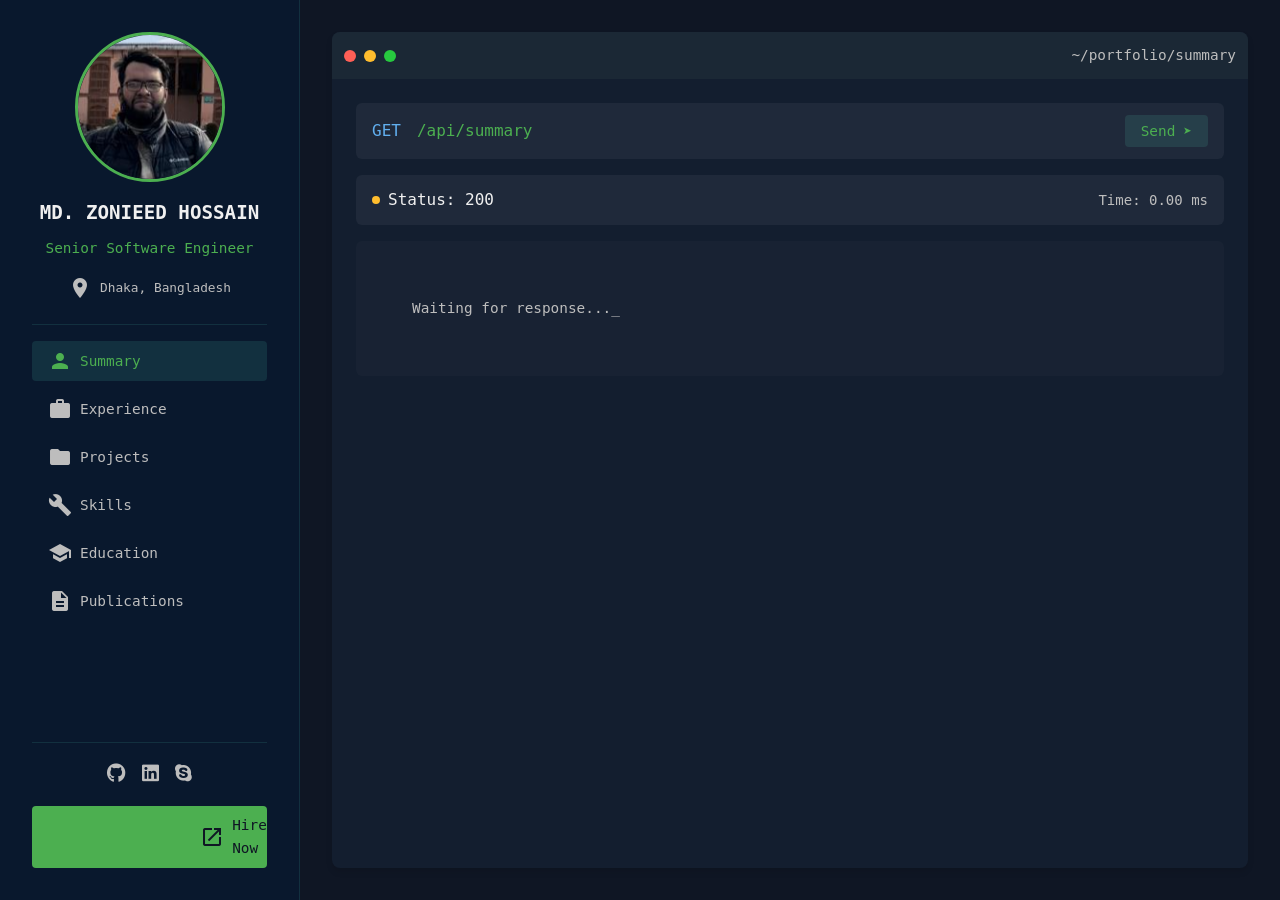
==== templates/index.html @ c419bd97 "portfolio_v.0.01" ====
<!DOCTYPE html>
<html lang="en">
<head>
    <meta charset="UTF-8">
    <meta name="viewport" content="width=device-width, initial-scale=1.0">
    <title>MD. ZONIEED HOSSAIN | Portfolio</title>
    <link rel="stylesheet" href="/static/css/style.css">
    <link href="https://fonts.googleapis.com/css2?family=Source+Code+Pro:wght@400;500;600&display=swap" rel="stylesheet">
    <link href="https://fonts.googleapis.com/icon?family=Material+Icons" rel="stylesheet">
    <link rel="stylesheet" href="https://cdnjs.cloudflare.com/ajax/libs/font-awesome/6.0.0/css/all.min.css">
</head>
<body>
<!-- Navigation Bar -->
<div class="navbar">
    <div class="nav-container">
        <!-- Profile Section -->
        <div class="profile-section">
            <div class="profile-image">
                <img src="/static/image/profile.jpg" alt="MD. ZONIEED HOSSAIN" onerror="this.src='https://via.placeholder.com/150'">
            </div>
            <div class="profile-info">
                <h1>MD. ZONIEED HOSSAIN</h1>
                <p>Senior Software Engineer</p>
                <div class="profile-location">
                    <span class="material-icons">location_on</span>
                    Dhaka, Bangladesh
                </div>
            </div>
        </div>

        <!-- Navigation Menu -->
        <nav class="nav-menu">
            <button class="nav-item active" data-path="/api/summary" data-title="Summary">
                <span class="material-icons">person</span>
                Summary
            </button>
            <button class="nav-item" data-path="/api/experience" data-title="Experience">
                <span class="material-icons">work</span>
                Experience
            </button>
            <button class="nav-item" data-path="/api/projects" data-title="Projects">
                <span class="material-icons">folder</span>
                Projects
            </button>
            <button class="nav-item" data-path="/api/skills" data-title="Skills">
                <span class="material-icons">build</span>
                Skills
            </button>
            <button class="nav-item" data-path="/api/education" data-title="Education">
                <span class="material-icons">school</span>
                Education
            </button>
            <button class="nav-item" data-path="/api/publications" data-title="Publications">
                <span class="material-icons">description</span>
                Publications
            </button>
        </nav>

        <!-- Bottom Actions -->
        <div class="nav-bottom">
            <div class="social-links">
                <a href="https://github.com/zonieedhossain" class="social-link" target="_blank">
                    <i class="fab fa-github"></i>
                </a>
                <a href="https://linkedin.com/in/zonieedhossain" class="social-link" target="_blank">
                    <i class="fab fa-linkedin"></i>
                </a>
                <a href="skype:live:.cid.e726be2ece974cc" class="social-link" target="_blank">
                    <i class="fab fa-skype"></i>
                </a>
            </div>
            <a href="mailto:zonieed.uap@gmail.com" class="hire-btn">
                <span class="material-icons">rocket_launch</span>
                Hire Now
            </a>
        </div>
    </div>
</div>

<!-- Main Content -->
<main class="main-content">
    <div class="terminal">
        <div class="terminal-header">
            <div class="window-controls">
                <button class="window-button close"></button>
                <button class="window-button minimize"></button>
                <button class="window-button maximize"></button>
            </div>
            <div class="terminal-title">~/portfolio</div>
        </div>

        <div class="terminal-content">
            <div class="request-bar">
                <div class="method">GET</div>
                <div class="path" id="current-path">/api/summary</div>
                <button class="send-btn">
                    <span>Send</span>
                    <span class="arrow">➤</span>
                </button>
            </div>

            <div class="response-section">
                <div class="response-header">
                    <div class="status">
                        <span class="status-dot"></span>
                        <span id="status-text">Status: 200</span>
                    </div>
                    <div class="response-time" id="response-time">Time: 0.00 ms</div>
                </div>

                <div class="response-content" id="content">
                    <!-- Content will be loaded here -->
                    <div class="summary-section">
                    </div>
                    <div class="experience-section">
                        <!-- Experience items will be added here -->
                    </div>
                    <div class="projects-section">
                        <!-- Project items will be added here -->
                    </div>
                    <div class="skills-section">
                        <!-- Skills categories will be added here -->
                    </div>
                    <div class="education-section">
                        <!-- Education and certifications will be added here -->
                    </div>
                    <div class="publications-section">
                        <!-- Publication items will be added here -->
                    </div>
                </div>
            </div>
        </div>
    </div>
</main>

<script src="/static/js/main.js"></script>
</body>
</html>
---- static/css/style.css ----
:root {
    --primary: #4CAF50; /* Green */
    --bg-dark: #0F1624; /* Dark Navy Blue */
    --bg-darker: #0A0E16; /* Black */
    --text-primary: #F0F0F0; /* Off-White */
    --text-secondary: #BDBDBD; /* Light Gray */
    --terminal-bg: #131E2F; /* Darker Navy Blue */
    --terminal-header: #1B2835; /* Darker Navy Blue */
    --nav-width: 300px;
}

* {
    margin: 0;
    padding: 0;
    box-sizing: border-box;
}

body {
    font-family: 'Roboto Mono', monospace;
    background: var(--bg-dark);
    color: var(--text-primary);
    min-height: 100vh;
    display: flex;
    line-height: 1.6;  /* Increased line height for better readability */
}
/* Navbar */
.navbar {
    position: fixed;
    top: 0;
    left: 0;
    width: var(--nav-width);
    height: 100vh;
    background: rgba(10, 25, 47, 0.95);
    backdrop-filter: blur(10px);
    z-index: 1000;
    border-right: 1px solid rgba(100, 255, 218, 0.1);
}

.nav-container {
    height: 100%;
    padding: 2rem;
    display: flex;
    flex-direction: column;
    justify-content: space-between;
}

/* Add these styles to your existing CSS */
.profile-section {
    text-align: center;
    padding-bottom: 1rem;
    border-bottom: 1px solid rgba(100, 255, 218, 0.1);
}

.profile-image {
    width: 150px;
    height: 150px;
    margin: 0 auto 1rem;
    border-radius: 50%;
    overflow: hidden;
    border: 3px solid var(--primary);
}

.profile-image img {
    width: 100%;
    height: 100%;
    object-fit: cover;
}

.profile-info h1 {
    font-size: 1.2rem;
    color: var(--text-primary);
    margin-bottom: 0.5rem;
}

.profile-info p {
    font-size: 0.9rem;
    color: var(--primary);
    margin-bottom: 1rem;
}

.profile-location {
    display: flex;
    align-items: center;
    justify-content: center;
    gap: 0.5rem;
    color: var(--text-secondary);
    font-size: 0.8rem;
    margin-bottom: 0.5rem;
}

.profile-contact {
    display: flex;
    flex-direction: column;
    gap: 0.5rem;
    margin-top: 1rem;
}

.profile-contact a {
    display: flex;
    align-items: center;
    gap: 0.5rem;
    color: var(--text-secondary);
    font-size: 0.8rem;
    text-decoration: none;
    transition: color 0.3s ease;
}

.profile-contact a:hover {
    color: var(--primary);
}

.profile-contact .material-icons {
    font-size: 1rem;
}

.nav-menu {
    flex: 1;
    padding: 1rem 0;
}

.nav-bottom {
    padding-top: 1rem;
    border-top: 1px solid rgba(100, 255, 218, 0.1);
}

/* Update responsive styles */
@media (max-width: 768px) {
    .profile-section {
        display: flex;
        align-items: center;
        gap: 1rem;
        padding: 1rem;
        text-align: left;
    }

    .profile-image {
        width: 80px;
        height: 80px;
        margin: 0;
    }

    .profile-location, .profile-contact {
        justify-content: flex-start;
    }

    .nav-menu {
        padding: 1rem 0;
    }

    .nav-bottom {
        display: flex;
        align-items: center;
        justify-content: space-between;
        padding: 1rem 0;
    }
}

@media (max-width: 480px) {
    .profile-section {
        flex-direction: column;
        text-align: center;
    }

    .profile-location, .profile-contact {
        justify-content: center;
    }
}

.logo h1 {
    font-size: 1.2rem;
    color: var(--text-primary);
}

.logo p {
    font-size: 0.8rem;
    color: var(--primary);
}

.nav-menu {
    margin: 0 0;
    display: flex;
    flex-direction: column;
    gap: 0.5rem;
}

.nav-item {
    background: none;
    border: none;
    color: var(--text-secondary);
    padding: 0.5rem 1rem;
    font-family: 'JetBrains Mono', monospace;
    font-size: 0.9rem;
    display: flex;
    align-items: center;
    gap: 0.5rem;
    border-radius: 4px;
    cursor: pointer;
    transition: all 0.3s ease;
    width: 100%;
    text-align: left;
}

.nav-item:hover, .nav-item.active {
    background: rgba(100, 255, 218, 0.1);
    color: var(--primary);
}

.social-links {
    display: flex;
    gap: 1rem;
    justify-content: center;
}

.social-link {
    color: var(--text-secondary);
    font-size: 1.2rem;
    transition: all 0.3s ease;
}

.social-link:hover {
    color: var(--primary);
}

.hire-btn {
    display: flex;
    align-items: center;
    gap: 0.5rem;
    padding: 0.5rem 1rem;
    background: var(--primary);
    color: var(--bg-dark);
    border-radius: 4px;
    font-family: 'JetBrains Mono', monospace;
    font-size: 0.9rem;
    font-weight: 500;
    text-decoration: none;
    transition: all 0.3s ease;
    justify-content: center;
    margin-top: 1rem;
}

.hire-btn:hover {
    transform: translateY(-2px);
    box-shadow: 0 4px 8px rgba(100, 255, 218, 0.2);
}

/* Main Content */
.main-content {
    flex: 1;
    margin-left: var(--nav-width);
    padding: 2rem;
}

/* Terminal */
.terminal {
    background: var(--terminal-bg);
    border-radius: 8px;
    overflow: auto; /* Make the terminal scrollable */
    box-shadow: 0 4px 6px rgba(0, 0, 0, 0.1);
    height: calc(100vh - 4rem);
    display: flex;
    flex-direction: column;
}

.project-item {
    background-color: rgba(255, 255, 255, 0.05);
    padding: 1.5rem;
    border-radius: 6px;
    margin-bottom: 1.5rem;
}

.project-header {
    display: flex;
    justify-content: space-between;
    align-items: center;
    margin-bottom: 1rem;
}

.project-header h3 {
    color: var(--text-primary);
    margin-bottom: 0;
}

.project-links {
    display: flex;
    gap: 1rem;
}

.project-link {
    color: var(--text-secondary);
    text-decoration: none;
    display: flex;
    align-items: center;
    gap: 0.5rem;
    transition: color 0.3s ease;
}

.project-link:hover {
    color: var(--primary);
}

.description {
    color: var(--text-secondary);
    margin-bottom: 1rem;
}

.tech-stack {
    display: flex;
    flex-wrap: wrap;
    gap: 0.5rem;
}

.tech-tag {
    background-color: rgba(100, 255, 218, 0.1);
    color: var(--primary);
    padding: 0.25rem 0.5rem;
    border-radius: 4px;
    font-size: 0.8rem;
    display: flex;
    align-items: center;
}

.terminal-header {
    background: var(--terminal-header);
    padding: 0.75rem;
    display: flex;
    align-items: center;
    justify-content: space-between;
    gap: 1rem;
}

.window-controls {
    display: flex;
    gap: 0.5rem;
}

.window-button {
    width: 12px;
    height: 12px;
    border-radius: 50%;
    border: none;
    cursor: pointer;
}

.window-button.close {
    background-color: #ff5f56;
}

.window-button.minimize {
    background-color: #ffbd2e;
}

.window-button.maximize {
    background-color: #27c93f;
}

.terminal-title {
    color: var(--text-secondary);
    font-size: 0.9rem;
}

.terminal-content {
    flex: 1;
    padding: 1.5rem;
    overflow-y: auto;
}

/* Request Bar */
.request-bar {
    display: flex;
    align-items: center;
    gap: 1rem;
    background: rgba(255, 255, 255, 0.05);
    padding: 0.75rem 1rem;
    border-radius: 6px;
    margin-bottom: 1rem;
}

.method {
    color: #61afef;
    font-weight: 500;
}

.path {
    color: var(--primary);
    flex: 1;
}

.send-btn {
    background: rgba(100, 255, 218, 0.1);
    color: var(--primary);
    border: none;
    padding: 0.5rem 1rem;
    border-radius: 4px;
    font-family: 'JetBrains Mono', monospace;
    font-size: 0.9rem;
    display: flex;
    align-items: center;
    gap: 0.5rem;
    cursor: pointer;
    transition: all 0.3s ease;
}

.send-btn:hover {
    background: rgba(100, 255, 218, 0.2);
}

/* Response Section */
.response-header {
    display: flex;
    justify-content: space-between;
    align-items: center;
    padding: 0.75rem 1rem;
    background: rgba(255, 255, 255, 0.05);
    border-radius: 6px;
    margin-bottom: 1rem;
}

.status {
    display: flex;
    align-items: center;
    gap: 0.5rem;
}

.status-dot {
    width: 8px;
    height: 8px;
    background: #27c93f;
    border-radius: 50%;
}

.response-time {
    color: var(--text-secondary);
    font-size: 0.875rem;
}

.response-content {
    background: rgba(255, 255, 255, 0.02);
    border-radius: 6px;
    padding: 1.5rem;
}

/* Loading state */
.loading {
    padding: 2rem;
    text-align: left;
    color: var(--text-secondary);
}

.loading-text {
    font-family: 'JetBrains Mono', monospace;
    font-size: 0.9rem;
}

.loading-text::after {
    content: '_';
    animation: blink 1s infinite;
}

@keyframes blink {
    50% { opacity: 0; }
}

/* Responsive Design */
@media (max-width: 1024px) {
    :root {
        --nav-width: 250px;
    }
}

@media (max-width: 768px) {
    body {
        flex-direction: column;
    }

    .navbar {
        position: relative;
        width: 100%;
        height: auto;
        border-right: none;
        border-bottom: 1px solid rgba(100, 255, 218, 0.1);
    }

    .nav-container {
        padding: 1rem;
    }

    .nav-menu {
        flex-direction: row;
        overflow-x: auto;
        margin: 1rem 0;
    }

    .nav-menu::-webkit-scrollbar {
        display: none;
    }

    .nav-item {
        white-space: nowrap;
        width: auto;
    }

    .main-content {
        margin-left: 0;
        padding: 1rem;
    }

    .terminal {
        height: calc(100vh - 200px);
    }
}

/* Scrollbar */
::-webkit-scrollbar {
    width: 8px;
}

::-webkit-scrollbar-track {
    background: var(--terminal-bg);
}

::-webkit-scrollbar-thumb {
    background: rgba(100, 255, 218, 0.2);
    border-radius: 4px;
}

::-webkit-scrollbar-thumb:hover {
    background: rgba(100, 255, 218, 0.3);
}

.summary-section {
    margin-bottom: 2rem;
}

.experience-section,
.projects-section,
.skills-section,
.education-section,
.publications-section {
    margin-bottom: 3rem;
}

.experience-item,
.project-item,
.publication-item {
    background-color: rgba(255, 255, 255, 0.05);
    padding: 1.5rem;
    border-radius: 6px;
    margin-bottom: 1.5rem;
}

.experience-item h3,
.project-item h3,
.publication-item h3 {
    color: var(--text-primary);
    margin-bottom: 0.5rem;
}

.experience-item h4,
.project-header h3 {
    color: var(--primary);
    margin-bottom: 0.25rem;
}

.period,
.publisher {
    color: var(--text-secondary);
    margin-bottom: 0.5rem;
}

.description,
.authors {
    color: var(--text-secondary);
    margin-bottom: 1rem;
}

.achievements {
    list-style-type: disc;
    padding-left: 1.5rem;
    color: var(--text-secondary);
    margin-bottom: 1rem;
}

.tech-stack {
    display: flex;
    flex-wrap: wrap;
    gap: 0.5rem;
}

.tech-tag {
    background-color: rgba(100, 255, 218, 0.1);
    color: var(--primary);
    padding: 0.25rem 0.5rem;
    border-radius: 4px;
    font-size: 0.8rem;
}

.project-links {
    display: flex;
    gap: 1rem;
    justify-content: flex-end;
}

.project-link {
    color: var(--text-secondary);
    text-decoration: none;
    transition: color 0.3s ease;
}

.project-link:hover {
    color: var(--primary);
}

.skill-category {
    margin-bottom: 2rem;
}

.skill-category h3 {
    color: var(--text-primary);
    margin-bottom: 1rem;
}

.education-item {
    margin-bottom: 1.5rem;
}

.education-item h3 {
    color: var(--text-primary);
    margin-bottom: 0.5rem;
}

.education-item h4 {
    color: var(--text-secondary);
    margin-bottom: 0.25rem;
}

.gpa {
    color: var(--text-secondary);
}

.certifications h3 {
    color: var(--text-primary);
    margin-bottom: 1rem;
}

.certifications ul {
    list-style-type: disc;
    padding-left: 1.5rem;
    color: var(--text-secondary);
}

.publication-link {
    color: var(--text-secondary);
    text-decoration: none;
    transition: color 0.3s ease;
}

.publication-link:hover {
    color: var(--primary);
}

.summary-section {
    margin-bottom: 2rem;
}

.summary-paragraph {
    margin-bottom: 1rem;
    color: var(--text-secondary);
}
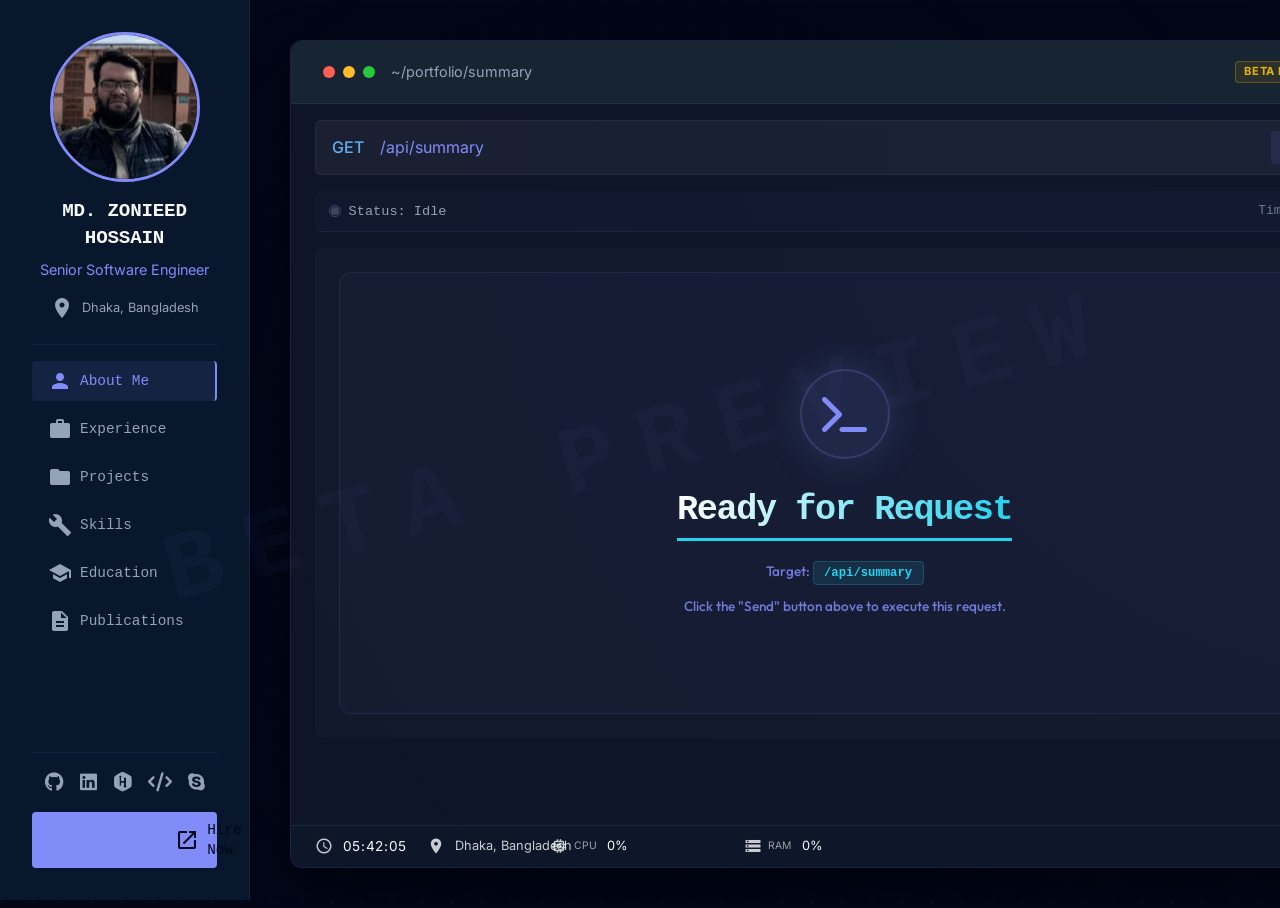
==== commit 593dec76: "Transition to PHP-only architecture and add Beta branding" ====
--- a/templates/index.html
+++ b/templates/index.html
@@ -1,138 +1,276 @@
-<!DOCTYPE html>
-<html lang="en">
-<head>
-    <meta charset="UTF-8">
-    <meta name="viewport" content="width=device-width, initial-scale=1.0">
-    <title>MD. ZONIEED HOSSAIN | Portfolio</title>
-    <link rel="stylesheet" href="/static/css/style.css">
-    <link href="https://fonts.googleapis.com/css2?family=Source+Code+Pro:wght@400;500;600&display=swap" rel="stylesheet">
-    <link href="https://fonts.googleapis.com/icon?family=Material+Icons" rel="stylesheet">
-    <link rel="stylesheet" href="https://cdnjs.cloudflare.com/ajax/libs/font-awesome/6.0.0/css/all.min.css">
-</head>
-<body>
-<!-- Navigation Bar -->
-<div class="navbar">
-    <div class="nav-container">
-        <!-- Profile Section -->
-        <div class="profile-section">
-            <div class="profile-image">
-                <img src="/static/image/profile.jpg" alt="MD. ZONIEED HOSSAIN" onerror="this.src='https://via.placeholder.com/150'">
-            </div>
-            <div class="profile-info">
-                <h1>MD. ZONIEED HOSSAIN</h1>
-                <p>Senior Software Engineer</p>
-                <div class="profile-location">
-                    <span class="material-icons">location_on</span>
-                    Dhaka, Bangladesh
-                </div>
-            </div>
-        </div>
-
-        <!-- Navigation Menu -->
-        <nav class="nav-menu">
-            <button class="nav-item active" data-path="/api/summary" data-title="Summary">
-                <span class="material-icons">person</span>
-                Summary
-            </button>
-            <button class="nav-item" data-path="/api/experience" data-title="Experience">
-                <span class="material-icons">work</span>
-                Experience
-            </button>
-            <button class="nav-item" data-path="/api/projects" data-title="Projects">
-                <span class="material-icons">folder</span>
-                Projects
-            </button>
-            <button class="nav-item" data-path="/api/skills" data-title="Skills">
-                <span class="material-icons">build</span>
-                Skills
-            </button>
-            <button class="nav-item" data-path="/api/education" data-title="Education">
-                <span class="material-icons">school</span>
-                Education
-            </button>
-            <button class="nav-item" data-path="/api/publications" data-title="Publications">
-                <span class="material-icons">description</span>
-                Publications
-            </button>
-        </nav>
-
-        <!-- Bottom Actions -->
-        <div class="nav-bottom">
-            <div class="social-links">
-                <a href="https://github.com/zonieedhossain" class="social-link" target="_blank">
-                    <i class="fab fa-github"></i>
-                </a>
-                <a href="https://linkedin.com/in/zonieedhossain" class="social-link" target="_blank">
-                    <i class="fab fa-linkedin"></i>
-                </a>
-                <a href="skype:live:.cid.e726be2ece974cc" class="social-link" target="_blank">
-                    <i class="fab fa-skype"></i>
-                </a>
-            </div>
-            <a href="mailto:zonieed.uap@gmail.com" class="hire-btn">
-                <span class="material-icons">rocket_launch</span>
-                Hire Now
-            </a>
-        </div>
-    </div>
-</div>
-
-<!-- Main Content -->
-<main class="main-content">
-    <div class="terminal">
-        <div class="terminal-header">
-            <div class="window-controls">
-                <button class="window-button close"></button>
-                <button class="window-button minimize"></button>
-                <button class="window-button maximize"></button>
-            </div>
-            <div class="terminal-title">~/portfolio</div>
-        </div>
-
-        <div class="terminal-content">
-            <div class="request-bar">
-                <div class="method">GET</div>
-                <div class="path" id="current-path">/api/summary</div>
-                <button class="send-btn">
-                    <span>Send</span>
-                    <span class="arrow">➤</span>
-                </button>
-            </div>
-
-            <div class="response-section">
-                <div class="response-header">
-                    <div class="status">
-                        <span class="status-dot"></span>
-                        <span id="status-text">Status: 200</span>
-                    </div>
-                    <div class="response-time" id="response-time">Time: 0.00 ms</div>
-                </div>
-
-                <div class="response-content" id="content">
-                    <!-- Content will be loaded here -->
-                    <div class="summary-section">
-                    </div>
-                    <div class="experience-section">
-                        <!-- Experience items will be added here -->
-                    </div>
-                    <div class="projects-section">
-                        <!-- Project items will be added here -->
-                    </div>
-                    <div class="skills-section">
-                        <!-- Skills categories will be added here -->
-                    </div>
-                    <div class="education-section">
-                        <!-- Education and certifications will be added here -->
-                    </div>
-                    <div class="publications-section">
-                        <!-- Publication items will be added here -->
-                    </div>
-                </div>
-            </div>
-        </div>
-    </div>
-</main>
-
-<script src="/static/js/main.js"></script>
-</body>
+<!DOCTYPE html>
+<html lang="en">
+
+<head>
+    <meta charset="UTF-8">
+    <meta name="viewport" content="width=device-width, initial-scale=1.0">
+    <title>MD. ZONIEED HOSSAIN | Portfolio [BETA]</title>
+
+    <!-- SEO Meta Tags -->
+    <meta name="description"
+        content="Senior Backend Engineer with 6+ years building enterprise ERP, logistics and EdTech platforms. Specialized in Golang, event-driven systems, microservices, Kafka, gRPC and DDD.">
+    <meta name="keywords"
+        content="Golang Developer, Backend Engineer, Microservices Architecture, Kafka, gRPC, PostgreSQL, Docker, Kubernetes, Event-Driven Systems, DDD, Enterprise Software, ERP Development, EdTech, Logistics Systems, Senior Software Engineer, Bangladesh, Dhaka">
+    <meta name="author" content="MD. ZONIEED HOSSAIN">
+    <meta name="robots" content="index, follow">
+
+    <!-- Open Graph Meta Tags -->
+    <meta property="og:title" content="MD. ZONIEED HOSSAIN | Senior Golang Backend Engineer">
+    <meta property="og:description"
+        content="Senior Backend Engineer specializing in Golang, microservices, and event-driven systems with 6+ years of experience.">
+    <meta property="og:type" content="website">
+    <meta property="og:url" content="https://yourwebsite.com">
+    <meta property="og:image" content="https://yourwebsite.com/static/image/profile.jpg">
+
+    <!-- Twitter Card Meta Tags -->
+    <meta name="twitter:card" content="summary_large_image">
+    <meta name="twitter:title" content="MD. ZONIEED HOSSAIN | Senior Golang Backend Engineer">
+    <meta name="twitter:description"
+        content="Senior Backend Engineer specializing in Golang, microservices, and event-driven systems.">
+    <meta name="twitter:image" content="https://yourwebsite.com/static/image/profile.jpg">
+
+    <link rel="stylesheet" href="/static/css/style.css">
+    <link
+        href="https://fonts.googleapis.com/css2?family=Outfit:wght@300;400;500;600;700&family=Inter:wght@300;400;500;600&family=Source+Code+Pro:wght@400;500;600&display=swap"
+        rel="stylesheet">
+    <link href="https://fonts.googleapis.com/icon?family=Material+Icons" rel="stylesheet">
+    <link rel="stylesheet" href="https://cdnjs.cloudflare.com/ajax/libs/font-awesome/6.0.0/css/all.min.css">
+</head>
+
+<body>
+    <!-- Navigation Bar -->
+    <div class="navbar">
+        <div class="nav-container">
+            <!-- Profile Section -->
+            <div class="profile-section">
+                <div class="profile-image">
+                    <img src="/static/image/profile.jpg" alt="MD. ZONIEED HOSSAIN"
+                        onerror="this.src='https://via.placeholder.com/150'">
+                </div>
+                <div class="profile-info">
+                    <h1>MD. ZONIEED HOSSAIN</h1>
+                    <p>Senior Software Engineer</p>
+                    <div class="profile-location">
+                        <span class="material-icons">location_on</span>
+                        Dhaka, Bangladesh
+                    </div>
+                </div>
+            </div>
+
+            <!-- Navigation Menu -->
+            <nav class="nav-menu">
+                <button class="nav-item active" data-path="/api/summary" data-title="About Me">
+                    <span class="material-icons">person</span>
+                    About Me
+                </button>
+                <button class="nav-item" data-path="/api/experience" data-title="Experience">
+                    <span class="material-icons">work</span>
+                    Experience
+                </button>
+                <button class="nav-item" data-path="/api/projects" data-title="Projects">
+                    <span class="material-icons">folder</span>
+                    Projects
+                </button>
+                <button class="nav-item" data-path="/api/skills" data-title="Skills">
+                    <span class="material-icons">build</span>
+                    Skills
+                </button>
+                <button class="nav-item" data-path="/api/education" data-title="Education">
+                    <span class="material-icons">school</span>
+                    Education
+                </button>
+                <button class="nav-item" data-path="/api/publications" data-title="Publications">
+                    <span class="material-icons">description</span>
+                    Publications
+                </button>
+            </nav>
+
+            <!-- Bottom Actions -->
+            <div class="nav-bottom">
+                <div class="social-links">
+                    <a href="https://github.com/zonieedhossain" class="social-link" target="_blank" title="GitHub">
+                        <i class="fab fa-github"></i>
+                    </a>
+                    <a href="https://linkedin.com/in/zonieedhossain" class="social-link" target="_blank"
+                        title="LinkedIn">
+                        <i class="fab fa-linkedin"></i>
+                    </a>
+                    <a href="https://www.hackerrank.com/profile/zonieed_uap" class="social-link" target="_blank"
+                        title="HackerRank">
+                        <i class="fab fa-hackerrank"></i>
+                    </a>
+                    <a href="https://leetcode.com/u/zonieedhossain/" class="social-link" target="_blank"
+                        title="LeetCode">
+                        <i class="fas fa-code"></i>
+                    </a>
+                    <a href="skype:live:.cid.e726be2ece974cc" class="social-link" target="_blank" title="Skype">
+                        <i class="fab fa-skype"></i>
+                    </a>
+                </div>
+                <a href="mailto:zonieed.uap@gmail.com" class="hire-btn">
+                    <span class="material-icons">rocket_launch</span>
+                    Hire Now
+                </a>
+            </div>
+        </div>
+    </div>
+
+    <!-- Main Content -->
+    <main class="main-content">
+        <div class="terminal">
+            <div class="terminal-header">
+                <div class="window-controls">
+                    <button class="window-button close"></button>
+                    <button class="window-button minimize"></button>
+                    <button class="window-button maximize"></button>
+                </div>
+                <div class="terminal-title">~/portfolio</div>
+                <div class="beta-badge">BETA PREVIEW</div>
+            </div>
+
+            <div class="terminal-content">
+                <div class="request-bar">
+                    <div class="method">GET</div>
+                    <div class="path" id="current-path">/api/summary</div>
+                    <button class="send-btn">
+                        <span>Send</span>
+                        <span class="arrow">➤</span>
+                    </button>
+                </div>
+
+                <div class="response-section">
+                    <div class="response-header">
+                        <div class="status">
+                            <span class="status-dot"></span>
+                            <span id="status-text">Status: 200</span>
+                        </div>
+                        <div class="response-time" id="response-time">Time: 0.00 ms</div>
+                    </div>
+
+                    <div class="response-content" id="content">
+                        <!-- Content will be loaded here -->
+                        <div class="summary-section">
+                        </div>
+                        <div class="experience-section">
+                            <!-- Experience items will be added here -->
+                        </div>
+                        <div class="projects-section">
+                            <!-- Project items will be added here -->
+                        </div>
+                        <div class="skills-section">
+                            <!-- Skills categories will be added here -->
+                        </div>
+                        <div class="education-section">
+                            <!-- Education and certifications will be added here -->
+                        </div>
+                        <div class="publications-section">
+                            <!-- Publication items will be added here -->
+                        </div>
+                    </div>
+                </div>
+            </div>
+
+            <!-- Integrated Semantic Footer Section -->
+            <footer class="system-info-panel">
+                <div class="system-info-row">
+                    <div class="info-item time-date">
+                        <span class="material-icons">schedule</span>
+                        <div class="info-content">
+                            <div class="current-time" id="current-time">--:--:--</div>
+                            <div class="current-date" id="current-date">Loading...</div>
+                        </div>
+                    </div>
+                    <div class="info-item location-info">
+                        <span class="material-icons">location_on</span>
+                        <div class="info-content">
+                            <div class="location-text" id="location-text">Dhaka, Bangladesh</div>
+                            <div class="last-fetch" id="last-fetch">Last sync: Never</div>
+                        </div>
+                    </div>
+                </div>
+
+                <div class="system-info-row stats-row">
+                    <div class="stat-item cpu-stat">
+                        <div class="stat-header">
+                            <span class="material-icons">memory</span>
+                            <span class="stat-label">CPU</span>
+                            <span class="stat-value" id="cpu-value">0%</span>
+                        </div>
+                        <div class="stat-bar">
+                            <div class="stat-fill cpu-fill" id="cpu-fill" style="width: 0%"></div>
+                        </div>
+                    </div>
+
+                    <div class="stat-item ram-stat">
+                        <div class="stat-header">
+                            <span class="material-icons">storage</span>
+                            <span class="stat-label">RAM</span>
+                            <span class="stat-value" id="ram-value">0%</span>
+                        </div>
+                        <div class="stat-bar">
+                            <div class="stat-fill ram-fill" id="ram-fill" style="width: 0%"></div>
+                        </div>
+                    </div>
+
+                    <div class="stat-item network-stat">
+                        <div class="stat-header">
+                            <span class="material-icons">signal_cellular_alt</span>
+                            <span class="stat-label">Network</span>
+                            <span class="stat-value" id="network-quality">--</span>
+                        </div>
+                        <div class="network-quality-text" id="network-quality-text">Waiting for request...</div>
+                    </div>
+                </div>
+
+                <div class="footer-bottom">
+                    <p>&copy; 2026 MD. ZONIEED HOSSAIN | Senior Golang Backend Engineer</p>
+                </div>
+            </footer>
+        </div>
+    </main>
+
+    <div class="beta-watermark">BETA PREVIEW</div>
+    <script src="/static/js/main.js"></script>
+
+    <!-- Schema.org Structured Data for SEO -->
+    <script type="application/ld+json">
+{
+  "@context": "https://schema.org",
+  "@type": "Person",
+  "name": "MD. ZONIEED HOSSAIN",
+  "jobTitle": "Senior Software Engineer",
+  "description": "Senior Backend Engineer with 6+ years building enterprise ERP, logistics and EdTech platforms. Specialized in Golang, event-driven systems and microservices.",
+  "url": "https://yourwebsite.com",
+  "email": "zonieed.uap@gmail.com",
+  "telephone": "+880-1903674769",
+  "address": {
+    "@type": "PostalAddress",
+    "addressLocality": "Dhaka",
+    "addressCountry": "Bangladesh"
+  },
+  "sameAs": [
+    "https://github.com/zonieedhossain",
+    "https://linkedin.com/in/zonieedhossain",
+    "https://www.hackerrank.com/profile/zonieed_uap",
+    "https://leetcode.com/u/zonieedhossain/"
+  ],
+  "knowsAbout": [
+    "Golang",
+    "Microservices Architecture",
+    "Event-Driven Systems",
+    "Kafka",
+    "gRPC",
+    "PostgreSQL",
+    "Docker",
+    "Kubernetes",
+    "Domain-Driven Design"
+  ],
+  "alumniOf": {
+    "@type": "EducationalOrganization",
+    "name": "University of Asia Pacific"
+  }
+}
+</script>
+</body>
+
 </html>
--- a/static/css/style.css
+++ b/static/css/style.css
@@ -1,668 +1,1928 @@
-:root {
-    --primary: #4CAF50; /* Green */
-    --bg-dark: #0F1624; /* Dark Navy Blue */
-    --bg-darker: #0A0E16; /* Black */
-    --text-primary: #F0F0F0; /* Off-White */
-    --text-secondary: #BDBDBD; /* Light Gray */
-    --terminal-bg: #131E2F; /* Darker Navy Blue */
-    --terminal-header: #1B2835; /* Darker Navy Blue */
-    --nav-width: 300px;
-}
-
-* {
-    margin: 0;
-    padding: 0;
-    box-sizing: border-box;
-}
-
-body {
-    font-family: 'Roboto Mono', monospace;
-    background: var(--bg-dark);
-    color: var(--text-primary);
-    min-height: 100vh;
-    display: flex;
-    line-height: 1.6;  /* Increased line height for better readability */
-}
-/* Navbar */
-.navbar {
-    position: fixed;
-    top: 0;
-    left: 0;
-    width: var(--nav-width);
-    height: 100vh;
-    background: rgba(10, 25, 47, 0.95);
-    backdrop-filter: blur(10px);
-    z-index: 1000;
-    border-right: 1px solid rgba(100, 255, 218, 0.1);
-}
-
-.nav-container {
-    height: 100%;
-    padding: 2rem;
-    display: flex;
-    flex-direction: column;
-    justify-content: space-between;
-}
-
-/* Add these styles to your existing CSS */
-.profile-section {
-    text-align: center;
-    padding-bottom: 1rem;
-    border-bottom: 1px solid rgba(100, 255, 218, 0.1);
-}
-
-.profile-image {
-    width: 150px;
-    height: 150px;
-    margin: 0 auto 1rem;
-    border-radius: 50%;
-    overflow: hidden;
-    border: 3px solid var(--primary);
-}
-
-.profile-image img {
-    width: 100%;
-    height: 100%;
-    object-fit: cover;
-}
-
-.profile-info h1 {
-    font-size: 1.2rem;
-    color: var(--text-primary);
-    margin-bottom: 0.5rem;
-}
-
-.profile-info p {
-    font-size: 0.9rem;
-    color: var(--primary);
-    margin-bottom: 1rem;
-}
-
-.profile-location {
-    display: flex;
-    align-items: center;
-    justify-content: center;
-    gap: 0.5rem;
-    color: var(--text-secondary);
-    font-size: 0.8rem;
-    margin-bottom: 0.5rem;
-}
-
-.profile-contact {
-    display: flex;
-    flex-direction: column;
-    gap: 0.5rem;
-    margin-top: 1rem;
-}
-
-.profile-contact a {
-    display: flex;
-    align-items: center;
-    gap: 0.5rem;
-    color: var(--text-secondary);
-    font-size: 0.8rem;
-    text-decoration: none;
-    transition: color 0.3s ease;
-}
-
-.profile-contact a:hover {
-    color: var(--primary);
-}
-
-.profile-contact .material-icons {
-    font-size: 1rem;
-}
-
-.nav-menu {
-    flex: 1;
-    padding: 1rem 0;
-}
-
-.nav-bottom {
-    padding-top: 1rem;
-    border-top: 1px solid rgba(100, 255, 218, 0.1);
-}
-
-/* Update responsive styles */
-@media (max-width: 768px) {
-    .profile-section {
-        display: flex;
-        align-items: center;
-        gap: 1rem;
-        padding: 1rem;
-        text-align: left;
-    }
-
-    .profile-image {
-        width: 80px;
-        height: 80px;
-        margin: 0;
-    }
-
-    .profile-location, .profile-contact {
-        justify-content: flex-start;
-    }
-
-    .nav-menu {
-        padding: 1rem 0;
-    }
-
-    .nav-bottom {
-        display: flex;
-        align-items: center;
-        justify-content: space-between;
-        padding: 1rem 0;
-    }
-}
-
-@media (max-width: 480px) {
-    .profile-section {
-        flex-direction: column;
-        text-align: center;
-    }
-
-    .profile-location, .profile-contact {
-        justify-content: center;
-    }
-}
-
-.logo h1 {
-    font-size: 1.2rem;
-    color: var(--text-primary);
-}
-
-.logo p {
-    font-size: 0.8rem;
-    color: var(--primary);
-}
-
-.nav-menu {
-    margin: 0 0;
-    display: flex;
-    flex-direction: column;
-    gap: 0.5rem;
-}
-
-.nav-item {
-    background: none;
-    border: none;
-    color: var(--text-secondary);
-    padding: 0.5rem 1rem;
-    font-family: 'JetBrains Mono', monospace;
-    font-size: 0.9rem;
-    display: flex;
-    align-items: center;
-    gap: 0.5rem;
-    border-radius: 4px;
-    cursor: pointer;
-    transition: all 0.3s ease;
-    width: 100%;
-    text-align: left;
-}
-
-.nav-item:hover, .nav-item.active {
-    background: rgba(100, 255, 218, 0.1);
-    color: var(--primary);
-}
-
-.social-links {
-    display: flex;
-    gap: 1rem;
-    justify-content: center;
-}
-
-.social-link {
-    color: var(--text-secondary);
-    font-size: 1.2rem;
-    transition: all 0.3s ease;
-}
-
-.social-link:hover {
-    color: var(--primary);
-}
-
-.hire-btn {
-    display: flex;
-    align-items: center;
-    gap: 0.5rem;
-    padding: 0.5rem 1rem;
-    background: var(--primary);
-    color: var(--bg-dark);
-    border-radius: 4px;
-    font-family: 'JetBrains Mono', monospace;
-    font-size: 0.9rem;
-    font-weight: 500;
-    text-decoration: none;
-    transition: all 0.3s ease;
-    justify-content: center;
-    margin-top: 1rem;
-}
-
-.hire-btn:hover {
-    transform: translateY(-2px);
-    box-shadow: 0 4px 8px rgba(100, 255, 218, 0.2);
-}
-
-/* Main Content */
-.main-content {
-    flex: 1;
-    margin-left: var(--nav-width);
-    padding: 2rem;
-}
-
-/* Terminal */
-.terminal {
-    background: var(--terminal-bg);
-    border-radius: 8px;
-    overflow: auto; /* Make the terminal scrollable */
-    box-shadow: 0 4px 6px rgba(0, 0, 0, 0.1);
-    height: calc(100vh - 4rem);
-    display: flex;
-    flex-direction: column;
-}
-
-.project-item {
-    background-color: rgba(255, 255, 255, 0.05);
-    padding: 1.5rem;
-    border-radius: 6px;
-    margin-bottom: 1.5rem;
-}
-
-.project-header {
-    display: flex;
-    justify-content: space-between;
-    align-items: center;
-    margin-bottom: 1rem;
-}
-
-.project-header h3 {
-    color: var(--text-primary);
-    margin-bottom: 0;
-}
-
-.project-links {
-    display: flex;
-    gap: 1rem;
-}
-
-.project-link {
-    color: var(--text-secondary);
-    text-decoration: none;
-    display: flex;
-    align-items: center;
-    gap: 0.5rem;
-    transition: color 0.3s ease;
-}
-
-.project-link:hover {
-    color: var(--primary);
-}
-
-.description {
-    color: var(--text-secondary);
-    margin-bottom: 1rem;
-}
-
-.tech-stack {
-    display: flex;
-    flex-wrap: wrap;
-    gap: 0.5rem;
-}
-
-.tech-tag {
-    background-color: rgba(100, 255, 218, 0.1);
-    color: var(--primary);
-    padding: 0.25rem 0.5rem;
-    border-radius: 4px;
-    font-size: 0.8rem;
-    display: flex;
-    align-items: center;
-}
-
-.terminal-header {
-    background: var(--terminal-header);
-    padding: 0.75rem;
-    display: flex;
-    align-items: center;
-    justify-content: space-between;
-    gap: 1rem;
-}
-
-.window-controls {
-    display: flex;
-    gap: 0.5rem;
-}
-
-.window-button {
-    width: 12px;
-    height: 12px;
-    border-radius: 50%;
-    border: none;
-    cursor: pointer;
-}
-
-.window-button.close {
-    background-color: #ff5f56;
-}
-
-.window-button.minimize {
-    background-color: #ffbd2e;
-}
-
-.window-button.maximize {
-    background-color: #27c93f;
-}
-
-.terminal-title {
-    color: var(--text-secondary);
-    font-size: 0.9rem;
-}
-
-.terminal-content {
-    flex: 1;
-    padding: 1.5rem;
-    overflow-y: auto;
-}
-
-/* Request Bar */
-.request-bar {
-    display: flex;
-    align-items: center;
-    gap: 1rem;
-    background: rgba(255, 255, 255, 0.05);
-    padding: 0.75rem 1rem;
-    border-radius: 6px;
-    margin-bottom: 1rem;
-}
-
-.method {
-    color: #61afef;
-    font-weight: 500;
-}
-
-.path {
-    color: var(--primary);
-    flex: 1;
-}
-
-.send-btn {
-    background: rgba(100, 255, 218, 0.1);
-    color: var(--primary);
-    border: none;
-    padding: 0.5rem 1rem;
-    border-radius: 4px;
-    font-family: 'JetBrains Mono', monospace;
-    font-size: 0.9rem;
-    display: flex;
-    align-items: center;
-    gap: 0.5rem;
-    cursor: pointer;
-    transition: all 0.3s ease;
-}
-
-.send-btn:hover {
-    background: rgba(100, 255, 218, 0.2);
-}
-
-/* Response Section */
-.response-header {
-    display: flex;
-    justify-content: space-between;
-    align-items: center;
-    padding: 0.75rem 1rem;
-    background: rgba(255, 255, 255, 0.05);
-    border-radius: 6px;
-    margin-bottom: 1rem;
-}
-
-.status {
-    display: flex;
-    align-items: center;
-    gap: 0.5rem;
-}
-
-.status-dot {
-    width: 8px;
-    height: 8px;
-    background: #27c93f;
-    border-radius: 50%;
-}
-
-.response-time {
-    color: var(--text-secondary);
-    font-size: 0.875rem;
-}
-
-.response-content {
-    background: rgba(255, 255, 255, 0.02);
-    border-radius: 6px;
-    padding: 1.5rem;
-}
-
-/* Loading state */
-.loading {
-    padding: 2rem;
-    text-align: left;
-    color: var(--text-secondary);
-}
-
-.loading-text {
-    font-family: 'JetBrains Mono', monospace;
-    font-size: 0.9rem;
-}
-
-.loading-text::after {
-    content: '_';
-    animation: blink 1s infinite;
-}
-
-@keyframes blink {
-    50% { opacity: 0; }
-}
-
-/* Responsive Design */
-@media (max-width: 1024px) {
-    :root {
-        --nav-width: 250px;
-    }
-}
-
-@media (max-width: 768px) {
-    body {
-        flex-direction: column;
-    }
-
-    .navbar {
-        position: relative;
-        width: 100%;
-        height: auto;
-        border-right: none;
-        border-bottom: 1px solid rgba(100, 255, 218, 0.1);
-    }
-
-    .nav-container {
-        padding: 1rem;
-    }
-
-    .nav-menu {
-        flex-direction: row;
-        overflow-x: auto;
-        margin: 1rem 0;
-    }
-
-    .nav-menu::-webkit-scrollbar {
-        display: none;
-    }
-
-    .nav-item {
-        white-space: nowrap;
-        width: auto;
-    }
-
-    .main-content {
-        margin-left: 0;
-        padding: 1rem;
-    }
-
-    .terminal {
-        height: calc(100vh - 200px);
-    }
-}
-
-/* Scrollbar */
-::-webkit-scrollbar {
-    width: 8px;
-}
-
-::-webkit-scrollbar-track {
-    background: var(--terminal-bg);
-}
-
-::-webkit-scrollbar-thumb {
-    background: rgba(100, 255, 218, 0.2);
-    border-radius: 4px;
-}
-
-::-webkit-scrollbar-thumb:hover {
-    background: rgba(100, 255, 218, 0.3);
-}
-
-.summary-section {
-    margin-bottom: 2rem;
-}
-
-.experience-section,
-.projects-section,
-.skills-section,
-.education-section,
-.publications-section {
-    margin-bottom: 3rem;
-}
-
-.experience-item,
-.project-item,
-.publication-item {
-    background-color: rgba(255, 255, 255, 0.05);
-    padding: 1.5rem;
-    border-radius: 6px;
-    margin-bottom: 1.5rem;
-}
-
-.experience-item h3,
-.project-item h3,
-.publication-item h3 {
-    color: var(--text-primary);
-    margin-bottom: 0.5rem;
-}
-
-.experience-item h4,
-.project-header h3 {
-    color: var(--primary);
-    margin-bottom: 0.25rem;
-}
-
-.period,
-.publisher {
-    color: var(--text-secondary);
-    margin-bottom: 0.5rem;
-}
-
-.description,
-.authors {
-    color: var(--text-secondary);
-    margin-bottom: 1rem;
-}
-
-.achievements {
-    list-style-type: disc;
-    padding-left: 1.5rem;
-    color: var(--text-secondary);
-    margin-bottom: 1rem;
-}
-
-.tech-stack {
-    display: flex;
-    flex-wrap: wrap;
-    gap: 0.5rem;
-}
-
-.tech-tag {
-    background-color: rgba(100, 255, 218, 0.1);
-    color: var(--primary);
-    padding: 0.25rem 0.5rem;
-    border-radius: 4px;
-    font-size: 0.8rem;
-}
-
-.project-links {
-    display: flex;
-    gap: 1rem;
-    justify-content: flex-end;
-}
-
-.project-link {
-    color: var(--text-secondary);
-    text-decoration: none;
-    transition: color 0.3s ease;
-}
-
-.project-link:hover {
-    color: var(--primary);
-}
-
-.skill-category {
-    margin-bottom: 2rem;
-}
-
-.skill-category h3 {
-    color: var(--text-primary);
-    margin-bottom: 1rem;
-}
-
-.education-item {
-    margin-bottom: 1.5rem;
-}
-
-.education-item h3 {
-    color: var(--text-primary);
-    margin-bottom: 0.5rem;
-}
-
-.education-item h4 {
-    color: var(--text-secondary);
-    margin-bottom: 0.25rem;
-}
-
-.gpa {
-    color: var(--text-secondary);
-}
-
-.certifications h3 {
-    color: var(--text-primary);
-    margin-bottom: 1rem;
-}
-
-.certifications ul {
-    list-style-type: disc;
-    padding-left: 1.5rem;
-    color: var(--text-secondary);
-}
-
-.publication-link {
-    color: var(--text-secondary);
-    text-decoration: none;
-    transition: color 0.3s ease;
-}
-
-.publication-link:hover {
-    color: var(--primary);
-}
-
-.summary-section {
-    margin-bottom: 2rem;
-}
-
-.summary-paragraph {
-    margin-bottom: 1rem;
-    color: var(--text-secondary);
-}+:root {
+  --primary: #818cf8;
+  /* Indigo Accent */
+  --primary-glow: rgba(129, 140, 248, 0.4);
+  --secondary: #6366f1;
+  --accent-cyan: #22d3ee;
+  /* Removed pinkish/purple */
+  --bg-dark: #020617;
+  /* obsidian core */
+  --terminal-bg: rgba(15, 23, 42, 0.95);
+  --terminal-header: #1e293b;
+  --text-primary: #f8fafc;
+  --text-secondary: #94a3b8;
+  --nav-width: 250px;
+  /* Slimmer for density */
+
+  /* Nano-Technical Typography Scale */
+  --font-h3: 1.15rem;
+  --font-h4: 1.0rem;
+  --font-body: 0.85rem;
+  --font-meta: 0.75rem;
+  --line-height: 1.4;
+  /* Ultra-tight for peak density */
+}
+
+* {
+  margin: 0;
+  padding: 0;
+  box-sizing: border-box;
+}
+
+body {
+  font-family: 'Inter', sans-serif;
+  background: #020617;
+  color: var(--text-primary);
+  min-height: 100vh;
+  display: flex;
+  line-height: var(--line-height);
+  position: relative;
+  background-image:
+    radial-gradient(circle at 2px 2px, rgba(129, 140, 248, 0.05) 1px, transparent 0);
+  background-size: 30px 30px;
+  animation: bgScroll 60s linear infinite;
+}
+
+@keyframes bgScroll {
+  from {
+    background-position: 0 0;
+  }
+
+  to {
+    background-position: 40px 40px;
+  }
+}
+
+body::after {
+  content: "";
+  position: fixed;
+  top: 0;
+  left: 0;
+  width: 100%;
+  height: 100%;
+  background: radial-gradient(circle at 50% 50%, transparent 0%, var(--bg-dark) 100%);
+  pointer-events: none;
+  z-index: -1;
+}
+
+h1,
+h2,
+h3,
+h4 {
+  font-family: 'JetBrains Mono', monospace;
+  /* The "Exp" font preference */
+  font-weight: 700;
+  /* Bolder for technical emphasis */
+  color: #fff;
+  margin-bottom: 1.25rem;
+  letter-spacing: -0.01em;
+}
+
+h3 {
+  font-size: var(--font-h3);
+  letter-spacing: -0.01em;
+}
+
+h4 {
+  font-size: var(--font-h4);
+  color: var(--text-secondary);
+  font-weight: 500;
+}
+
+p {
+  font-size: var(--font-body);
+  line-height: var(--line-height);
+  color: var(--text-secondary);
+}
+
+/* Modern Card Design System - Ultra Modern Overhaul */
+.modern-card {
+  background: rgba(15, 23, 42, 0.6);
+  backdrop-filter: blur(20px) saturate(180%);
+  border-radius: 12px;
+  padding: 1.5rem;
+  margin-bottom: 1.5rem;
+  position: relative;
+  overflow: hidden;
+  box-shadow: 0 4px 6px -1px rgba(0, 0, 0, 0.1), 0 2px 4px -1px rgba(0, 0, 0, 0.06);
+  transition: all 0.4s cubic-bezier(0.4, 0, 0.2, 1);
+  animation: contentSlideIn 0.6s cubic-bezier(0.2, 0.8, 0.2, 1);
+  border: 1px solid rgba(129, 140, 248, 0.08);
+  /* Indigo border */
+  box-shadow: 0 10px 40px -10px rgba(0, 0, 0, 0.5);
+}
+
+@keyframes contentSlideIn {
+  from {
+    opacity: 0;
+    transform: translateY(20px);
+  }
+
+  to {
+    opacity: 1;
+    transform: translateY(0);
+  }
+}
+
+.modern-card::before {
+  content: "";
+  position: absolute;
+  inset: 0;
+  border-radius: 12px;
+  padding: 1.5px;
+  /* Border thickness */
+  background: linear-gradient(135deg,
+      rgba(129, 140, 248, 0.4),
+      transparent 40%,
+      transparent 60%,
+      rgba(39, 201, 63, 0.4));
+  -webkit-mask: linear-gradient(#fff 0 0) content-box, linear-gradient(#fff 0 0);
+  mask: linear-gradient(#fff 0 0) content-box, linear-gradient(#fff 0 0);
+  -webkit-mask-composite: xor;
+  mask-composite: exclude;
+  transition: all 0.4s ease;
+  background-size: 200% 200%;
+  animation: borderRotate 4s linear infinite;
+}
+
+@keyframes borderRotate {
+  0% {
+    background-position: 0% 0%;
+  }
+
+  50% {
+    background-position: 100% 100%;
+  }
+
+  100% {
+    background-position: 0% 0%;
+  }
+}
+
+.modern-card:hover {
+  transform: translateY(-8px) scale(1.01);
+  background: rgba(15, 23, 42, 0.8);
+  box-shadow: 0 20px 25px -5px rgba(0, 0, 0, 0.3), 0 10px 10px -5px rgba(0, 0, 0, 0.04);
+}
+
+.modern-card:hover::before {
+  background: linear-gradient(135deg,
+      var(--primary),
+      #818cf8,
+      var(--primary));
+  padding: 2px;
+}
+
+/* Navbar */
+.navbar {
+  position: fixed;
+  top: 0;
+  left: 0;
+  width: var(--nav-width);
+  height: 100vh;
+  background: rgba(10, 25, 47, 0.95);
+  backdrop-filter: blur(10px);
+  z-index: 1000;
+  border-right: 1px solid rgba(129, 140, 248, 0.1);
+}
+
+.nav-container {
+  height: 100%;
+  padding: 2rem;
+  display: flex;
+  flex-direction: column;
+  justify-content: space-between;
+}
+
+/* Add these styles to your existing CSS */
+.profile-section {
+  text-align: center;
+  padding-bottom: 1rem;
+  border-bottom: 1px solid rgba(129, 140, 248, 0.1);
+}
+
+.profile-image {
+  width: 150px;
+  height: 150px;
+  margin: 0 auto 1rem;
+  border-radius: 50%;
+  overflow: hidden;
+  border: 3px solid var(--primary);
+}
+
+.profile-image img {
+  width: 100%;
+  height: 100%;
+  object-fit: cover;
+}
+
+.achievements {
+  list-style-type: none;
+  padding-left: 0;
+  margin-bottom: 1.5rem;
+}
+
+.achievements li {
+  position: relative;
+  padding-left: 1.5rem;
+  margin-bottom: 0.5rem;
+  color: var(--text-secondary);
+}
+
+.achievements li::before {
+  content: "▹";
+  /* Modern minimalist arrow bullet */
+  position: absolute;
+  left: 0;
+  color: var(--primary);
+  font-family: 'JetBrains Mono', monospace;
+}
+
+.profile-info h1 {
+  font-size: 1.2rem;
+  color: var(--text-primary);
+  margin-bottom: 0.5rem;
+}
+
+.profile-info p {
+  font-size: 0.9rem;
+  color: var(--primary);
+  margin-bottom: 1rem;
+}
+
+.profile-location {
+  display: flex;
+  align-items: center;
+  justify-content: center;
+  gap: 0.5rem;
+  color: var(--text-secondary);
+  font-size: 0.8rem;
+  margin-bottom: 0.5rem;
+}
+
+.profile-contact {
+  display: flex;
+  flex-direction: column;
+  gap: 0.5rem;
+  margin-top: 1rem;
+}
+
+.profile-contact a {
+  display: flex;
+  align-items: center;
+  gap: 0.5rem;
+  color: var(--text-secondary);
+  font-size: 0.8rem;
+  text-decoration: none;
+  transition: color 0.3s ease;
+}
+
+.profile-contact a:hover {
+  color: var(--primary);
+}
+
+.profile-contact .material-icons {
+  font-size: 1rem;
+}
+
+.nav-menu {
+  flex: 1;
+  padding: 1rem 0;
+}
+
+.nav-bottom {
+  padding-top: 1rem;
+  border-top: 1px solid rgba(129, 140, 248, 0.1);
+}
+
+/* Update responsive styles */
+@media (max-width: 768px) {
+  .profile-section {
+    display: flex;
+    align-items: center;
+    gap: 1rem;
+    padding: 1rem;
+    text-align: left;
+  }
+
+  .profile-image {
+    width: 80px;
+    height: 80px;
+    margin: 0;
+  }
+
+  .profile-location,
+  .profile-contact {
+    justify-content: flex-start;
+  }
+
+  .nav-menu {
+    padding: 1rem 0;
+  }
+
+  .nav-bottom {
+    display: flex;
+    align-items: center;
+    justify-content: space-between;
+    padding: 1rem 0;
+  }
+}
+
+@media (max-width: 480px) {
+  .profile-section {
+    flex-direction: column;
+    text-align: center;
+  }
+
+  .profile-location,
+  .profile-contact {
+    justify-content: center;
+  }
+}
+
+.logo h1 {
+  font-size: 1.2rem;
+  color: var(--text-primary);
+}
+
+.logo p {
+  font-size: 0.8rem;
+  color: var(--primary);
+}
+
+.nav-menu {
+  margin: 0 0;
+  display: flex;
+  flex-direction: column;
+  gap: 0.5rem;
+}
+
+.nav-item {
+  background: none;
+  border: none;
+  color: var(--text-secondary);
+  padding: 0.5rem 1rem;
+  font-family: 'JetBrains Mono', monospace;
+  font-size: 0.9rem;
+  display: flex;
+  align-items: center;
+  gap: 0.5rem;
+  border-radius: 4px;
+  cursor: pointer;
+  transition: all 0.3s ease;
+  width: 100%;
+  text-align: left;
+}
+
+.nav-item:hover,
+.nav-item.active {
+  background: rgba(129, 140, 248, 0.1);
+  color: var(--primary);
+  border-right: 2px solid var(--primary);
+}
+
+.social-links {
+  display: flex;
+  gap: 1rem;
+  justify-content: center;
+}
+
+.social-link {
+  color: var(--text-secondary);
+  font-size: 1.2rem;
+  transition: all 0.3s ease;
+}
+
+.social-link:hover {
+  color: var(--primary);
+}
+
+/* Button Polishing */
+.send-btn {
+  display: flex;
+  align-items: center;
+  gap: 0.75rem;
+  padding: 0.6rem 1.5rem;
+  background: rgba(129, 140, 248, 0.1);
+  border: 1px solid var(--primary);
+  color: var(--primary);
+  border-radius: 6px;
+  font-family: 'JetBrains Mono', monospace;
+  font-weight: 600;
+  cursor: pointer;
+  transition: all 0.3s ease;
+}
+
+.send-btn:hover {
+  background: rgba(129, 140, 248, 0.2);
+  transform: translateY(-1px);
+  box-shadow: 0 0 15px rgba(129, 140, 248, 0.2);
+}
+
+.hire-btn {
+  display: flex;
+  align-items: center;
+  gap: 0.5rem;
+  padding: 0.5rem 1rem;
+  background: var(--primary);
+  color: var(--bg-dark);
+  border-radius: 4px;
+  font-family: 'JetBrains Mono', monospace;
+  font-size: 0.9rem;
+  font-weight: 500;
+  text-decoration: none;
+  transition: all 0.3s ease;
+  justify-content: center;
+  margin-top: 1rem;
+}
+
+.hire-btn:hover {
+  transform: translateY(-2px);
+  box-shadow: 0 4px 8px rgba(129, 140, 248, 0.2);
+}
+
+/* Main Content */
+.main-content {
+  flex: 1;
+  margin-left: var(--nav-width);
+  padding: 2.5rem;
+  /* Increased breathing room */
+}
+
+/* Terminal - Unified Tool Structure */
+.terminal {
+  background: var(--terminal-bg);
+  border-radius: 12px;
+  overflow: hidden;
+  /* Header and Footer are fixed, only content scrolls */
+  box-shadow: 0 20px 50px rgba(0, 0, 0, 0.4);
+  height: calc(100vh - 4.5rem);
+  display: flex;
+  flex-direction: column;
+  position: relative;
+  border: 1px solid rgba(129, 140, 248, 0.1);
+}
+
+.terminal-content {
+  flex: 1;
+  padding: 2.5rem 3rem;
+  /* Extra outer space */
+  overflow-y: auto;
+  position: relative;
+  background: radial-gradient(circle at top right, rgba(129, 140, 248, 0.02), transparent);
+}
+
+/* Unified Terminal Components Alignment */
+.request-bar,
+.response-header,
+.modern-card,
+.ready-state {
+  width: 100%;
+}
+
+/* Request Bar - Spacing Refinement */
+.request-bar {
+  display: flex;
+  align-items: center;
+  gap: 1.5rem;
+  background: rgba(255, 255, 255, 0.04);
+  padding: 0.85rem 1.75rem;
+  /* Slightly tighter padding */
+  border-radius: 8px;
+  margin-bottom: 1.5rem;
+  /* Reduced margin to tighten layout */
+  border: 1px solid rgba(255, 255, 255, 0.05);
+}
+
+/* Response Header - Spacing Refinement */
+.response-header {
+  display: flex;
+  justify-content: space-between;
+  align-items: center;
+  padding: 0.85rem 1.75rem;
+  /* Synchronized padding with request bar */
+  background: rgba(129, 140, 248, 0.02);
+  border-bottom: 1px solid rgba(129, 140, 248, 0.1);
+  margin-bottom: 1.5rem;
+  /* Tightened separation */
+  border-radius: 8px;
+}
+
+.response-content {
+  /* Remove direct styling to let cards breath */
+  background: none;
+  border: none;
+  padding: 0;
+}
+
+/* Card Density & Spacing */
+.modern-card {
+  padding: 2rem;
+  /* More internal room */
+  margin-bottom: 2.5rem;
+  /* Distance between items */
+  line-height: 1.8;
+  /* Professional typography scale */
+}
+
+.project-links {
+  display: flex;
+  gap: 1rem;
+  margin-left: auto;
+  /* Ensure push to right even in simpler headers */
+}
+
+.project-link {
+  width: 40px;
+  height: 40px;
+  display: flex;
+  align-items: center;
+  justify-content: center;
+  background: rgba(129, 140, 248, 0.05);
+  border: 1px solid rgba(129, 140, 248, 0.2);
+  color: var(--primary);
+  border-radius: 10px;
+  font-size: 1.1rem;
+  transition: all 0.3s cubic-bezier(0.175, 0.885, 0.32, 1.275);
+  position: relative;
+}
+
+.project-link:hover {
+  background: var(--primary);
+  color: var(--bg-dark);
+  transform: translateY(-3px) rotate(-5deg);
+  box-shadow: 0 10px 20px -5px rgba(129, 140, 248, 0.4);
+}
+
+.project-link::after {
+  content: "";
+  position: absolute;
+  inset: -4px;
+  border-radius: 14px;
+  border: 1px solid var(--primary);
+  opacity: 0;
+  transition: all 0.3s ease;
+}
+
+.project-link:hover::after {
+  opacity: 0.3;
+  inset: -8px;
+}
+
+.description {
+  color: var(--text-secondary);
+  margin-bottom: 1rem;
+}
+
+.tech-stack {
+  display: flex;
+  flex-wrap: wrap;
+  gap: 0.5rem;
+}
+
+.tech-tag {
+  background-color: rgba(129, 140, 248, 0.08);
+  border: 1px solid rgba(129, 140, 248, 0.2);
+  color: var(--primary);
+  padding: 0.35rem 0.75rem;
+  border-radius: 20px;
+  font-size: 0.75rem;
+  font-family: 'JetBrains Mono', monospace;
+  font-weight: 500;
+  display: inline-flex;
+  align-items: center;
+  transition: all 0.3s ease;
+}
+
+.tech-tag:hover {
+  background-color: rgba(129, 140, 248, 0.15);
+  border-color: var(--primary);
+  transform: scale(1.05);
+}
+
+/* Experience Specific */
+.exp-badge {
+  display: inline-block;
+  padding: 0.25rem 0.75rem;
+  background: var(--primary);
+  color: var(--bg-dark);
+  font-size: 0.65rem;
+  font-weight: 800;
+  text-transform: uppercase;
+  border-radius: 4px;
+  margin-bottom: 0.75rem;
+  font-family: 'JetBrains Mono', monospace;
+}
+
+.exp-title-row {
+  display: flex;
+  justify-content: space-between;
+  align-items: center;
+  /* Centered with period banner */
+  margin-bottom: 0.5rem;
+}
+
+.exp-period {
+  font-family: 'JetBrains Mono', monospace;
+  font-size: 0.8rem;
+  color: var(--primary);
+  background: rgba(129, 140, 248, 0.05);
+  padding: 0.2rem 0.5rem;
+  border-radius: 4px;
+}
+
+.experience-item h4 {
+  color: var(--text-secondary);
+  font-size: 1rem;
+  margin-bottom: 1rem;
+  font-weight: 500;
+}
+
+/* Projects Specific */
+.project-title-group {
+  display: flex;
+  align-items: center;
+  gap: 0.75rem;
+}
+
+.project-header {
+  display: flex;
+  justify-content: space-between;
+  align-items: center;
+  /* Align links with title */
+  margin-bottom: 1.25rem;
+}
+
+.project-icon {
+  font-size: 1.5rem;
+  color: var(--primary);
+  opacity: 0.8;
+}
+
+/* Grid Layouts */
+.skills-grid {
+  display: grid;
+  grid-template-columns: repeat(auto-fill, minmax(280px, 1fr));
+  gap: 2rem;
+}
+
+.skill-category {
+  display: flex;
+  flex-direction: column;
+  align-items: center;
+  text-align: center;
+}
+
+/* Global Section Header Standard */
+.response-content h2 {
+  font-size: 1.8rem;
+  margin-bottom: 2.5rem;
+  color: #fff;
+  display: flex;
+  align-items: center;
+  gap: 1rem;
+}
+
+.response-content h2::after {
+  content: "";
+  flex: 1;
+  height: 1px;
+  background: linear-gradient(to right, rgba(129, 140, 248, 0.3), transparent);
+}
+
+/* Education Specific */
+.edu-badge {
+  color: var(--primary);
+  font-family: 'JetBrains Mono', monospace;
+  font-size: 0.7rem;
+  text-transform: uppercase;
+  margin-bottom: 0.5rem;
+}
+
+.edu-meta {
+  display: flex;
+  gap: 1.5rem;
+  margin-top: 1rem;
+}
+
+.edu-period,
+.edu-gpa {
+  font-size: 0.85rem;
+  color: var(--text-secondary);
+  display: flex;
+  align-items: center;
+  gap: 0.4rem;
+}
+
+/* Publications Specific */
+.pub-header {
+  display: flex;
+  align-items: center;
+  /* Center scroll icon with title */
+  gap: 1rem;
+  margin-bottom: 1rem;
+}
+
+.pub-header h3 {
+  margin-bottom: 0;
+}
+
+.pub-icon {
+  font-size: 1.4rem;
+  color: var(--primary);
+}
+
+.publication-link {
+  display: inline-flex;
+  align-items: center;
+  gap: 0.5rem;
+  margin-top: 1.25rem;
+  color: var(--primary);
+  text-decoration: none;
+  font-size: 0.85rem;
+  font-weight: 600;
+  transition: all 0.3s ease;
+  padding: 0.4rem 0.8rem;
+  background: rgba(129, 140, 248, 0.05);
+  border: 1px solid rgba(129, 140, 248, 0.1);
+  border-radius: 6px;
+}
+
+.publication-link:hover {
+  background: rgba(129, 140, 248, 0.15);
+  gap: 0.75rem;
+  border-color: var(--primary);
+}
+
+.terminal-header {
+  background: rgba(27, 40, 53, 0.8);
+  backdrop-filter: blur(10px);
+  padding: 1.25rem 2rem;
+  display: flex;
+  align-items: center;
+  justify-content: space-between;
+  gap: 1rem;
+  border-bottom: 1px solid rgba(129, 140, 248, 0.1);
+  border-radius: 12px 12px 0 0;
+}
+
+.window-controls {
+  display: flex;
+  gap: 0.5rem;
+}
+
+.window-button {
+  width: 12px;
+  height: 12px;
+  border-radius: 50%;
+  border: none;
+  cursor: pointer;
+}
+
+.window-button.close {
+  background-color: #ff5f56;
+}
+
+.window-button.minimize {
+  background-color: #ffbd2e;
+}
+
+.window-button.maximize {
+  background-color: #27c93f;
+}
+
+.terminal-title {
+  color: var(--text-secondary);
+  font-size: 0.9rem;
+}
+
+.beta-badge {
+  background: rgba(234, 179, 8, 0.1);
+  color: #eab308;
+  border: 1px solid rgba(234, 179, 8, 0.3);
+  padding: 2px 8px;
+  border-radius: 4px;
+  font-size: 0.7rem;
+  font-weight: 700;
+  letter-spacing: 0.05em;
+  text-transform: uppercase;
+  animation: pulse 2s infinite;
+}
+
+@keyframes pulse {
+  0% { opacity: 0.6; }
+  50% { opacity: 1; }
+  100% { opacity: 0.6; }
+}
+
+/* System Info Panel - Modern Footer Style */
+/* System Info Panel - Slim Status Bar (approx 5% height) */
+footer.system-info-panel {
+  display: flex;
+  flex-direction: row;
+  align-items: center;
+  /* Force vertical middle */
+  justify-content: space-between;
+  /* Spread row-wise */
+  gap: 1.5rem;
+  margin-top: 0;
+  padding: 0 1.5rem;
+  /* Removed vertical padding to let height/flex handle centering */
+  height: 42px;
+  background: rgba(15, 23, 42, 0.95);
+  backdrop-filter: blur(20px);
+  border-radius: 0 0 12px 12px;
+  border-top: 1px solid rgba(129, 140, 248, 0.15);
+  width: 100%;
+  position: relative;
+  overflow: hidden;
+}
+
+.system-info-row {
+  display: flex;
+  height: 100%;
+  /* Fill container height */
+  align-items: center;
+  /* Center children vertically */
+  gap: 1.25rem;
+  position: relative;
+  z-index: 1;
+}
+
+.system-info-row.stats-row {
+  flex: 1;
+  display: flex;
+  justify-content: flex-end;
+  /* Push stats to the right */
+  align-items: center;
+  gap: 2rem;
+}
+
+/* Slim Footer Credit */
+.footer-bottom {
+  display: none;
+  /* Hide large multi-line credit in slim bar */
+}
+
+/* Muted Background pattern for slim bar */
+.system-info-panel::before,
+.system-info-panel::after {
+  display: none;
+}
+
+/* Info Items (Time/Date/Location) - Modern Card Style */
+/* Info & Stat Items - Ultra Compact for Status Bar */
+.info-item,
+.stat-item {
+  display: flex;
+  align-items: center;
+  /* Absolute vertical middle */
+  justify-content: center;
+  height: 100%;
+  gap: 0.6rem;
+  padding: 0;
+  background: none;
+  border: none;
+  line-height: normal;
+  /* Better for flex centering */
+  flex: none;
+}
+
+.stat-item {
+  min-width: fit-content;
+}
+
+.info-item:hover,
+.stat-item:hover {
+  transform: none;
+  background: none;
+}
+
+.info-item::before {
+  display: none;
+}
+
+.info-item .material-icons,
+.stat-header .material-icons {
+  font-size: 1.1rem;
+  opacity: 0.8;
+  display: flex;
+  /* Flex is superior for icon-text balancing */
+  align-items: center;
+  justify-content: center;
+  line-height: 1;
+  margin: 0;
+}
+
+.info-content {
+  display: flex;
+  align-items: center;
+  gap: 0.5rem;
+  line-height: 1;
+}
+
+.info-content span,
+.current-time {
+  display: inline-block;
+  vertical-align: middle;
+}
+
+.current-time {
+  font-size: 0.85rem;
+  letter-spacing: 0.05em;
+}
+
+.current-date,
+.last-fetch,
+.network-quality-text {
+  display: none;
+  /* Hide subtext in ultra-compact mode */
+}
+
+.location-text {
+  font-size: 0.8rem;
+  opacity: 0.8;
+}
+
+.stat-header {
+  display: flex;
+  align-items: center;
+  justify-content: center;
+  margin-bottom: 0;
+  gap: 0.4rem;
+  height: 100%;
+}
+
+.stat-label {
+  font-size: 0.65rem;
+  opacity: 0.6;
+  line-height: 1;
+  margin: 0;
+}
+
+.stat-value {
+  font-size: 0.8rem;
+  min-width: 35px;
+  line-height: 1;
+  margin: 0;
+  margin-left: 0.25rem;
+}
+
+.stat-bar {
+  width: 60px;
+  height: 3px;
+}
+
+.network-stat {
+  padding: 0;
+  background: none;
+  border: none;
+}
+
+.network-stat:hover {
+  background: rgba(255, 255, 255, 0.06);
+  border-color: rgba(129, 140, 248, 0.15);
+  transform: translateY(-2px);
+  box-shadow: 0 4px 12px rgba(129, 140, 248, 0.1);
+}
+
+.network-quality-text {
+  font-size: 0.65rem;
+  color: var(--text-secondary);
+  text-align: left;
+  margin-top: 4px;
+  font-weight: 400;
+  opacity: 0.8;
+  font-family: 'JetBrains Mono', monospace;
+}
+
+.network-item {
+  display: flex;
+  align-items: center;
+  gap: 0.4rem;
+  padding: 0.15rem 0;
+}
+
+.network-item .material-icons {
+  font-size: 1.2rem;
+  color: var(--primary);
+  animation: pulse 2.5s ease-in-out infinite;
+  filter: drop-shadow(0 0 6px rgba(129, 140, 248, 0.4));
+}
+
+.network-item:first-child .material-icons {
+  animation-delay: 0s;
+}
+
+.network-item:last-child .material-icons {
+  animation-delay: 1s;
+}
+
+@keyframes pulse {
+
+  0%,
+  100% {
+    opacity: 0.5;
+  }
+
+  50% {
+    opacity: 1;
+  }
+}
+
+.network-value {
+  font-size: 0.7rem;
+  color: var(--text-primary);
+  font-family: 'JetBrains Mono', monospace;
+  min-width: 60px;
+}
+
+/* Responsive adjustments for system panel */
+@media (max-width: 1400px) {
+  .system-info-panel {
+    min-width: 350px;
+  }
+}
+
+@media (max-width: 1200px) {
+  .system-info-panel {
+    min-width: 300px;
+    font-size: 0.85rem;
+  }
+
+  .current-time {
+    font-size: 0.9rem;
+  }
+}
+
+@media (max-width: 768px) {
+  .terminal-header {
+    flex-wrap: wrap;
+  }
+
+  .system-info-panel {
+    width: 100%;
+    min-width: unset;
+    margin-left: 0;
+    margin-top: 0.75rem;
+  }
+
+  .system-info-row {
+    flex-wrap: wrap;
+  }
+
+  .stats-row {
+    gap: 0.5rem;
+  }
+
+  .stat-item {
+    min-width: calc(50% - 0.25rem);
+  }
+
+  .network-stat {
+    width: 100%;
+    flex-direction: row;
+    justify-content: space-around;
+  }
+}
+
+.terminal-content {
+  flex: 1;
+  padding: 1rem 1.5rem;
+  /* Compact previous spacing */
+  overflow-y: auto;
+  position: relative;
+  background: radial-gradient(circle at top right, rgba(129, 140, 248, 0.02), transparent);
+}
+
+/* Request Bar */
+.request-bar {
+  display: flex;
+  align-items: center;
+  gap: 1rem;
+  background: rgba(255, 255, 255, 0.05);
+  padding: 0.65rem 1rem;
+  /* Sleeker padding */
+  border-radius: 6px;
+  margin-bottom: 1rem;
+  /* Compact separation */
+}
+
+.method {
+  color: #61afef;
+  font-weight: 500;
+}
+
+.path {
+  color: var(--primary);
+  flex: 1;
+}
+
+/* --- Universal Zero-Container Architecture (Separator-Led) --- */
+.technical-separator {
+  height: 1px;
+  width: 100%;
+  background: linear-gradient(to right, rgba(129, 140, 248, 0.2), rgba(34, 211, 238, 0.2), transparent);
+  margin: 1.5rem 0;
+  border: none;
+}
+
+.experience-item-open,
+.project-item-open,
+.education-item-open,
+.certification-item-open,
+.publication-item-open,
+.summary-open {
+  position: relative;
+  transition: all 0.3s ease;
+  padding: 0.5rem 0;
+}
+
+.open-header {
+  display: flex;
+  justify-content: space-between;
+  align-items: center;
+  gap: 1.5rem;
+  margin-bottom: 0.75rem;
+  border-left: 3px solid var(--primary);
+  padding-left: 1rem;
+}
+
+.project-links {
+  display: flex;
+  gap: 1rem;
+  margin-left: auto;
+  /* Force to right if container expands */
+}
+
+/* --- Universal Blueprint Card Architecture --- */
+.blueprint-card {
+  /* Legacy wrapper fallback - now mostly transparent */
+  background: transparent;
+  border: none;
+  padding: 0;
+  transition: all 0.3s ease;
+  position: relative;
+  overflow: hidden;
+  border-radius: 4px;
+}
+
+.blueprint-card:hover {
+  background: transparent;
+  transform: none;
+  box-shadow: none;
+  border-left-color: var(--accent-cyan);
+}
+
+.blueprint-header {
+  display: flex;
+  justify-content: space-between;
+  align-items: center;
+  gap: 1rem;
+  margin-bottom: 0.75rem;
+  /* Compressed internal rhythm */
+}
+
+.header-main {
+  display: flex;
+  align-items: center;
+  gap: 1rem;
+}
+
+.header-main h3 {
+  margin-bottom: 0;
+  font-size: 1.4rem;
+  background: linear-gradient(to right, #fff, #94a3b8);
+  -webkit-background-clip: text;
+  background-clip: text;
+  color: transparent;
+}
+
+.blueprint-icon {
+  color: var(--primary);
+  margin-right: 0.75rem;
+  font-size: 1.2rem;
+  display: inline-flex;
+  align-items: center;
+}
+
+.meta-tag {
+  font-family: 'JetBrains Mono', monospace;
+  font-size: 0.8rem;
+  color: var(--primary);
+  background: rgba(129, 140, 248, 0.05);
+  padding: 0.25rem 0.75rem;
+  border-radius: 4px;
+  border: 1px solid rgba(129, 140, 248, 0.1);
+  white-space: nowrap;
+}
+
+.blueprint-body {
+  position: relative;
+}
+
+.hero-paragraph {
+  font-size: var(--font-body);
+  font-weight: 400;
+  /* Regular weight for clarity */
+  line-height: 1.6;
+  color: #ccd6f6;
+  margin-bottom: 1.25rem;
+  font-family: 'Outfit', sans-serif;
+  opacity: 0.9;
+}
+
+.send-btn {
+  background: rgba(129, 140, 248, 0.1);
+  color: var(--primary);
+  border: none;
+  padding: 0.5rem 1rem;
+  border-radius: 4px;
+  font-family: 'JetBrains Mono', monospace;
+  font-size: 0.9rem;
+  display: flex;
+  align-items: center;
+  gap: 0.5rem;
+  cursor: pointer;
+  transition: all 0.3s ease;
+}
+
+.send-btn:hover {
+  background: rgba(129, 140, 248, 0.2);
+}
+
+/* Response Section */
+.response-header {
+  display: flex;
+  justify-content: space-between;
+  align-items: center;
+  padding: 0.65rem 1rem;
+  /* Synchronized with request bar */
+  background: rgba(129, 140, 248, 0.03);
+  border-bottom: 1px solid rgba(129, 140, 248, 0.1);
+  margin-bottom: 1rem;
+}
+
+.status {
+  display: flex;
+  align-items: center;
+  gap: 0.6rem;
+  font-family: 'JetBrains Mono', monospace;
+  font-size: 0.85rem;
+  color: var(--text-secondary);
+}
+
+.status-dot {
+  width: 8px;
+  height: 8px;
+  border-radius: 50%;
+  background: var(--primary);
+  box-shadow: 0 0 12px var(--primary);
+  position: relative;
+}
+
+.status-dot::after {
+  content: '';
+  position: absolute;
+  top: -2px;
+  left: -2px;
+  right: -2px;
+  bottom: -2px;
+  border-radius: 50%;
+  border: 1px solid var(--primary);
+  opacity: 0.4;
+  animation: pulseStatus 2s infinite;
+}
+
+@keyframes pulseStatus {
+  0% {
+    transform: scale(1);
+    box-shadow: 0 0 0 0 var(--primary-glow);
+  }
+
+  70% {
+    transform: scale(1.5);
+    box-shadow: 0 0 0 10px rgba(129, 140, 248, 0);
+  }
+
+  100% {
+    transform: scale(1);
+    box-shadow: 0 0 0 0 var(--primary-glow);
+  }
+}
+
+.response-time {
+  font-family: 'JetBrains Mono', monospace;
+  font-size: 0.8rem;
+  color: var(--text-secondary);
+  opacity: 0.7;
+}
+
+/* Unified Section Body Specifics */
+.edu-meta-row {
+  display: flex;
+  gap: 2rem;
+  margin-top: 1rem;
+}
+
+.meta-item {
+  display: flex;
+  align-items: center;
+  gap: 0.5rem;
+  font-size: 0.9rem;
+  color: var(--text-secondary);
+}
+
+.meta-item i {
+  color: var(--primary);
+  font-size: 0.9rem;
+}
+
+.tech-stack {
+  display: flex;
+  flex-wrap: wrap;
+  gap: 0.6rem;
+  margin-top: 1.5rem;
+}
+
+.tech-tag {
+  background: rgba(129, 140, 248, 0.08);
+  border: 1px solid rgba(129, 140, 248, 0.2);
+  color: var(--primary);
+  padding: 0.3rem 0.8rem;
+  border-radius: 6px;
+  font-size: 0.75rem;
+  font-family: 'JetBrains Mono', monospace;
+  font-weight: 500;
+}
+
+/* Section Body Adjustments */
+.experience-section,
+.projects-section,
+.technical-skills-grid,
+.terminal-education-flow {
+  display: flex;
+  flex-direction: column;
+  gap: 1.5rem;
+  /* Harmonized identical gap globally */
+}
+
+.projects-section .project-item:hover {
+  background: rgba(10, 25, 47, 0.7);
+  transform: translateY(-4px);
+  box-shadow: 0 20px 40px -15px rgba(0, 0, 0, 0.6);
+}
+
+.project-title-group h3 {
+  font-size: var(--font-h3);
+  background: linear-gradient(to right, #fff, var(--primary));
+  -webkit-background-clip: text;
+  background-clip: text;
+  color: transparent;
+  margin-bottom: 0.25rem;
+  /* Tighter for compact layout */
+}
+
+/* --- Terminal Modules: Card-less Data Layout --- */
+.technical-skills-grid {
+  display: grid;
+  grid-template-columns: repeat(auto-fill, minmax(320px, 1fr));
+}
+
+.terminal-education-flow {
+  display: flex;
+  flex-direction: column;
+  gap: 1.5rem;
+  /* Harmonized identical gap */
+}
+
+.skill-module {
+  display: flex;
+  flex-direction: column;
+}
+
+.module-header {
+  margin-bottom: 1.25rem;
+}
+
+.module-header h3 {
+  font-size: var(--font-h3);
+  font-weight: 700;
+  color: #f8fafc;
+  margin-bottom: 0;
+  letter-spacing: -0.01em;
+}
+
+.module-header-alt {
+  margin-bottom: 1rem;
+}
+
+.header-main {
+  display: flex;
+  align-items: center;
+  gap: 1rem;
+}
+
+.header-main h3 {
+  font-size: var(--font-h3);
+  margin-bottom: 0;
+  background: linear-gradient(to right, #fff, #94a3b8);
+  -webkit-background-clip: text;
+  background-clip: text;
+  color: transparent;
+}
+
+.module-header-alt h4 {
+  font-size: var(--font-h4);
+  color: var(--text-secondary);
+  opacity: 0.8;
+  font-weight: 400;
+  margin-bottom: 0;
+}
+
+.tech-stack-premium {
+  display: flex;
+  flex-wrap: wrap;
+  gap: 0.6rem;
+}
+
+.premium-tag {
+  background: rgba(129, 140, 248, 0.04);
+  border: 1px solid rgba(129, 140, 248, 0.15);
+  color: var(--primary);
+  padding: 0.35rem 0.85rem;
+  border-radius: 4px;
+  font-family: 'JetBrains Mono', monospace;
+  font-size: 0.8rem;
+  font-weight: 500;
+  transition: all 0.25s ease;
+}
+
+.premium-tag:hover {
+  background: rgba(129, 140, 248, 0.1);
+  border-color: var(--primary);
+  transform: translateY(-2px);
+}
+
+.tile-glow {
+  position: absolute;
+  inset: 0;
+  background: radial-gradient(circle at top right, rgba(129, 140, 248, 0.05) 0%, transparent 70%);
+  pointer-events: none;
+  opacity: 0.6;
+}
+
+.skill-tile:hover {
+  background: rgba(15, 23, 42, 0.7);
+  transform: translateY(-5px);
+  box-shadow: 0 30px 60px -15px rgba(0, 0, 0, 0.6);
+}
+
+.tile-header {
+  margin-bottom: 1.5rem;
+}
+
+.tile-header h3 {
+  font-size: var(--font-h3);
+  margin-bottom: 0;
+  color: #fff;
+}
+
+/* --- Grid & Flow Rhythm (Zero-Container) --- */
+.experience-section,
+.projects-section,
+.technical-skills-grid-open,
+.terminal-education-open,
+.publications-section,
+.summary-section {
+  display: flex;
+  flex-direction: column;
+  gap: 1.5rem;
+}
+
+.technical-skills-grid-open {
+  display: grid;
+  grid-template-columns: repeat(auto-fill, minmax(250px, 1fr));
+  gap: 1.5rem;
+}
+
+.skill-category-open {
+  border-left: 3px solid var(--accent-cyan);
+  padding-left: 1rem;
+  transition: all 0.2s ease;
+}
+
+.skill-category-title-open {
+  font-size: 1.1rem;
+  font-weight: 700;
+  color: var(--text-primary);
+  margin-bottom: 0.5rem;
+}
+
+.premium-tag {
+  background: rgba(15, 23, 42, 0.6);
+  border: 1px solid rgba(129, 140, 248, 0.15);
+  color: var(--primary);
+  padding: 0.5rem 1rem;
+  border-radius: 4px;
+  font-family: 'JetBrains Mono', monospace;
+  font-size: 0.85rem;
+  font-weight: 500;
+  transition: all 0.3s ease;
+}
+
+.premium-tag:hover {
+  background: rgba(129, 140, 248, 0.15);
+  border-color: var(--primary);
+  transform: scale(1.05);
+}
+
+
+@keyframes waveHand {
+
+  0%,
+  100% {
+    transform: rotate(0deg);
+  }
+
+  20% {
+    transform: rotate(15deg);
+  }
+
+  40% {
+    transform: rotate(-10deg);
+  }
+
+  60% {
+    transform: rotate(10deg);
+  }
+
+  80% {
+    transform: rotate(-5deg);
+  }
+}
+
+/* UI Helpers & Ready State */
+@keyframes fadeIn {
+  from {
+    opacity: 0;
+  }
+
+  to {
+    opacity: 1;
+  }
+}
+
+@keyframes pulseReady {
+
+  0%,
+  100% {
+    transform: scale(1);
+    box-shadow: 0 0 30px rgba(129, 140, 248, 0.1);
+  }
+
+  50% {
+    transform: scale(1.05);
+    box-shadow: 0 0 50px rgba(129, 140, 248, 0.2);
+  }
+}
+
+.response-content {
+  background: rgba(255, 255, 255, 0.02);
+  border-radius: 8px;
+  padding: 1.5rem;
+}
+
+/* Loading state */
+.loading {
+  padding: 3rem;
+  text-align: center;
+}
+
+.loading-text {
+  font-family: 'JetBrains Mono', monospace;
+  font-size: 0.9rem;
+}
+
+.loading-text::after {
+  content: '_';
+  animation: blink 1s infinite;
+}
+
+@keyframes blink {
+  50% {
+    opacity: 0;
+  }
+}
+
+/* Error State Specific */
+.error-card {
+  border-color: rgba(255, 95, 86, 0.3);
+  background: rgba(255, 95, 86, 0.03);
+}
+
+.error-header {
+  display: flex;
+  align-items: center;
+  gap: 1rem;
+  margin-bottom: 1rem;
+  color: #ff5f56;
+}
+
+.error-icon {
+  font-size: 1.5rem;
+}
+
+.error-details {
+  margin-top: 1rem;
+  padding: 0.75rem;
+  background: rgba(0, 0, 0, 0.2);
+  border-radius: 4px;
+  font-family: 'JetBrains Mono', monospace;
+  font-size: 0.8rem;
+  color: #ff5f56;
+  opacity: 0.8;
+}
+
+/* Success Override */
+.status-dot.success {
+  background: #27c93f;
+  box-shadow: 0 0 12px #27c93f;
+}
+
+.status-dot.error {
+  background: #ff5f56 !important;
+  box-shadow: 0 0 12px #ff5f56 !important;
+}
+
+/* Scrollbar */
+::-webkit-scrollbar {
+  width: 8px;
+}
+
+::-webkit-scrollbar-track {
+  background: var(--terminal-bg);
+}
+
+::-webkit-scrollbar-thumb {
+  background: rgba(129, 140, 248, 0.2);
+  border-radius: 4px;
+}
+
+::-webkit-scrollbar-thumb:hover {
+  background: rgba(129, 140, 248, 0.3);
+}
+
+/* Global Content Adjustments */
+.experience-section,
+.projects-section,
+.skills-section,
+.education-section,
+.publications-section,
+.summary-section {
+  margin-bottom: 0;
+  padding: 0;
+}
+
+/* UI Helpers & Ready State */
+@keyframes fadeIn {
+  from {
+    opacity: 0;
+  }
+
+  to {
+    opacity: 1;
+  }
+}
+
+@keyframes pulseReady {
+
+  0%,
+  100% {
+    transform: scale(1);
+    box-shadow: 0 0 30px rgba(129, 140, 248, 0.1);
+  }
+
+  50% {
+    transform: scale(1.05);
+    box-shadow: 0 0 50px rgba(129, 140, 248, 0.2);
+  }
+}
+
+.ready-state {
+  display: flex;
+  flex-direction: column;
+  padding: 6rem 2rem;
+  /* Standard professional padding */
+  text-align: center;
+  align-items: center;
+  justify-content: center;
+  animation: fadeIn 0.8s ease;
+  background: rgba(129, 140, 248, 0.03);
+  border: 1px solid rgba(129, 140, 248, 0.1);
+  border-radius: 12px;
+  position: relative;
+  overflow: hidden;
+}
+
+.ready-icon {
+  width: 90px;
+  height: 90px;
+  background: rgba(129, 140, 248, 0.1);
+  border-radius: 50%;
+  display: flex;
+  align-items: center;
+  justify-content: center;
+  margin-bottom: 2.5rem;
+  font-size: 3rem;
+  color: var(--primary);
+  margin-bottom: 2rem;
+  font-size: 2.5rem;
+  color: var(--primary);
+  border: 2px solid rgba(129, 140, 248, 0.2);
+  box-shadow: 0 0 40px rgba(129, 140, 248, 0.2);
+  animation: pulseReady 3s infinite;
+}
+
+.ready-state p {
+  font-size: var(--font-body);
+  line-height: 1.6;
+  margin-bottom: 0.75rem;
+  color: rgba(129, 140, 248, 0.85);
+  /* Optimized for obsidian visibility */
+  font-family: 'Outfit', sans-serif;
+  font-weight: 500;
+}
+
+.ready-state p:last-child {
+  margin-bottom: 0;
+}
+
+.ready-state h2 {
+  font-size: 2.2rem;
+  /* Impactful Standardized Scale */
+  font-family: 'JetBrains Mono', monospace;
+  font-weight: 800;
+  background: linear-gradient(to right, #fff, var(--accent-cyan));
+  -webkit-background-clip: text;
+  background-clip: text;
+  color: transparent;
+  display: inline-block;
+  padding-bottom: 0.5rem;
+  margin-bottom: 1.25rem;
+  letter-spacing: -0.04em;
+  line-height: 1.1;
+  border-bottom: 3px solid var(--accent-cyan);
+}
+
+.path-highlight {
+  color: var(--accent-cyan);
+  font-family: 'JetBrains Mono', monospace;
+  background: rgba(34, 211, 238, 0.1);
+  padding: 0.25rem 0.65rem;
+  border-radius: 4px;
+  border: 1px solid rgba(34, 211, 238, 0.2);
+  font-weight: 600;
+  font-size: 0.9em;
+}
+
+.hero-paragraph {
+  font-size: var(--font-body);
+  font-weight: 400;
+  line-height: 1.5;
+  color: #ccd6f6;
+  margin-bottom: 0.75rem;
+  font-family: 'Outfit', sans-serif;
+  opacity: 0.85;
+}
+
+.hero-paragraph:last-child {
+  margin-bottom: 0;
+}
+
+/* Global Mobile Bridge */
+@media (max-width: 768px) {
+  body {
+    flex-direction: column;
+  }
+
+  .navbar {
+    position: relative;
+    width: 100%;
+    height: auto;
+    border-right: none;
+    border-bottom: 1px solid rgba(129, 140, 248, 0.1);
+  }
+
+  .nav-container {
+    padding: 1.25rem;
+  }
+
+  .nav-menu {
+    flex-direction: row;
+    overflow-x: auto;
+    margin: 1.25rem 0;
+  }
+
+  .nav-item {
+    white-space: nowrap;
+    width: auto;
+    font-size: 0.85rem;
+  }
+
+  .main-content {
+    margin-left: 0;
+    padding: 0.75rem;
+  }
+
+  .terminal {
+    height: calc(100vh - 180px);
+  }
+
+  .blueprint-card {
+    padding: 1rem;
+  }
+
+  .terminal-module {
+    padding-left: 1.25rem;
+  }
+
+  .technical-skills-grid {
+    grid-template-columns: 1fr;
+    gap: 1rem;
+  }
+
+  .terminal-education-flow {
+    gap: 1.5rem;
+  }
+
+  .blueprint-header {
+    flex-direction: column;
+    align-items: flex-start;
+    gap: 0.75rem;
+  }
+
+  .project-links {
+    margin-left: 0;
+    margin-top: 0.5rem;
+  }
+
+  .terminal-content {
+    padding: 1.25rem;
+  }
+
+  .ready-state h2 {
+    font-size: 1.8rem;
+  }
+
+  .ready-icon {
+    width: 70px;
+    height: 70px;
+    font-size: 2.2rem;
+  }
+}
+
+.terminal-title {
+  color: var(--text-secondary);
+  font-size: 0.9rem;
+}
+
+.beta-badge {
+  background: rgba(234, 179, 8, 0.1);
+  color: #eab308;
+  border: 1px solid rgba(234, 179, 8, 0.3);
+  padding: 2px 8px;
+  border-radius: 4px;
+  font-size: 0.7rem;
+  font-weight: 700;
+  letter-spacing: 0.05em;
+  text-transform: uppercase;
+  animation: pulse 2s infinite;
+  margin-left: auto;
+  margin-right: 1.5rem;
+}
+
+.beta-watermark {
+  position: fixed;
+  top: 50%;
+  left: 50%;
+  transform: translate(-50%, -50%) rotate(-15deg);
+  font-family: 'JetBrains Mono', monospace;
+  font-size: 6rem;
+  font-weight: 900;
+  color: rgba(129, 140, 248, 0.03); /* Extremely subtle for centering */
+  pointer-events: none;
+  z-index: 9999;
+  text-transform: uppercase;
+  letter-spacing: 0.25em;
+  white-space: nowrap;
+  user-select: none;
+}
+
+@keyframes pulse {
+  0% { opacity: 0.6; }
+  50% { opacity: 1; }
+  100% { opacity: 0.6; }
+}
+
+/* End of file */
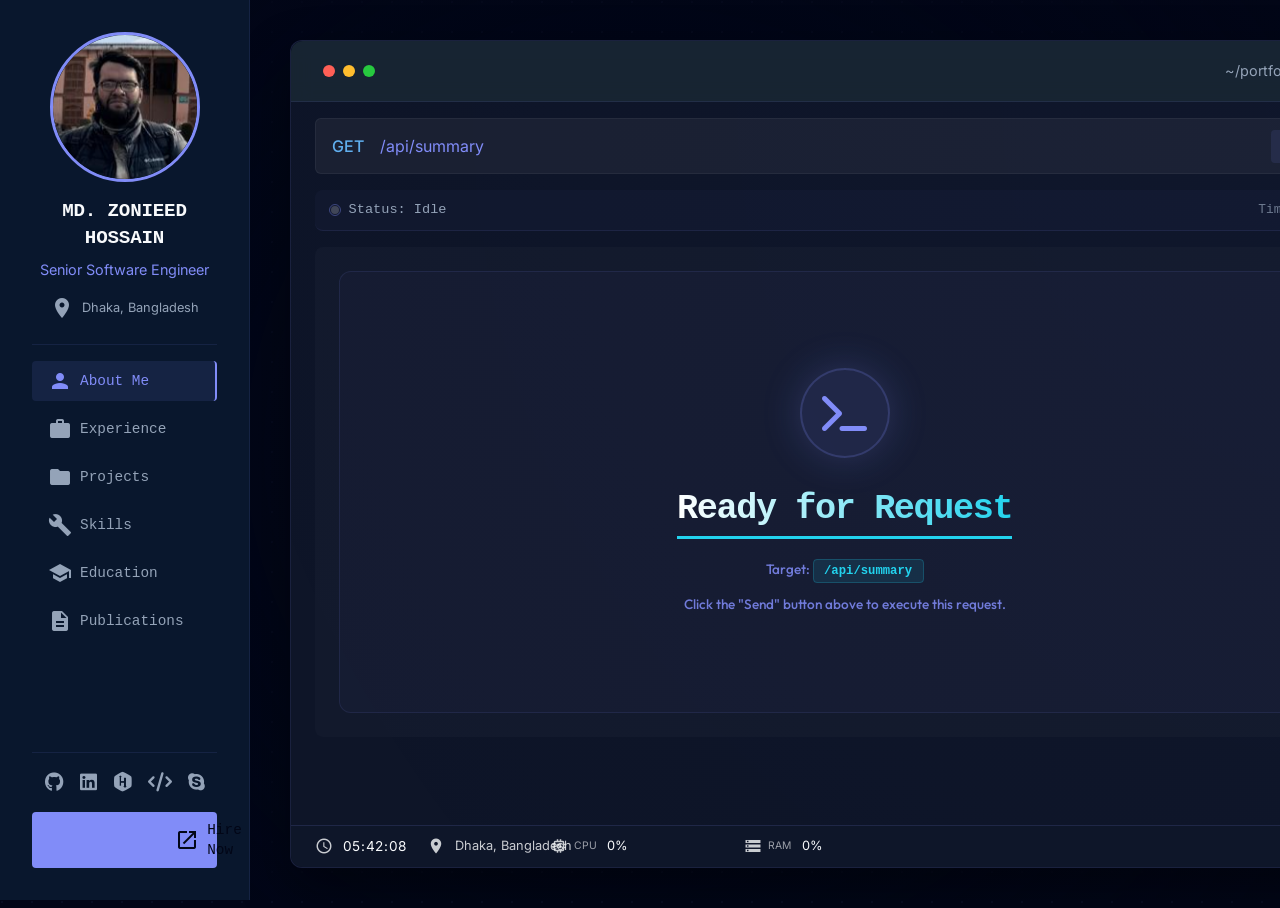
==== commit 50546988: "Remove Beta Preview branding (badge and watermark)" ====
--- a/templates/index.html
+++ b/templates/index.html
@@ -4,7 +4,7 @@
 <head>
     <meta charset="UTF-8">
     <meta name="viewport" content="width=device-width, initial-scale=1.0">
-    <title>MD. ZONIEED HOSSAIN | Portfolio [BETA]</title>
+    <title>MD. ZONIEED HOSSAIN | Senior Software Engineer</title>
 
     <!-- SEO Meta Tags -->
     <meta name="description"
@@ -125,7 +125,6 @@
                     <button class="window-button maximize"></button>
                 </div>
                 <div class="terminal-title">~/portfolio</div>
-                <div class="beta-badge">BETA PREVIEW</div>
             </div>
 
             <div class="terminal-content">
@@ -229,7 +228,6 @@
         </div>
     </main>
 
-    <div class="beta-watermark">BETA PREVIEW</div>
     <script src="/static/js/main.js"></script>
 
     <!-- Schema.org Structured Data for SEO -->
--- a/static/css/style.css
+++ b/static/css/style.css
@@ -1887,42 +1887,4 @@
   font-size: 0.9rem;
 }
 
-.beta-badge {
-  background: rgba(234, 179, 8, 0.1);
-  color: #eab308;
-  border: 1px solid rgba(234, 179, 8, 0.3);
-  padding: 2px 8px;
-  border-radius: 4px;
-  font-size: 0.7rem;
-  font-weight: 700;
-  letter-spacing: 0.05em;
-  text-transform: uppercase;
-  animation: pulse 2s infinite;
-  margin-left: auto;
-  margin-right: 1.5rem;
-}
-
-.beta-watermark {
-  position: fixed;
-  top: 50%;
-  left: 50%;
-  transform: translate(-50%, -50%) rotate(-15deg);
-  font-family: 'JetBrains Mono', monospace;
-  font-size: 6rem;
-  font-weight: 900;
-  color: rgba(129, 140, 248, 0.03); /* Extremely subtle for centering */
-  pointer-events: none;
-  z-index: 9999;
-  text-transform: uppercase;
-  letter-spacing: 0.25em;
-  white-space: nowrap;
-  user-select: none;
-}
-
-@keyframes pulse {
-  0% { opacity: 0.6; }
-  50% { opacity: 1; }
-  100% { opacity: 0.6; }
-}
-
 /* End of file */
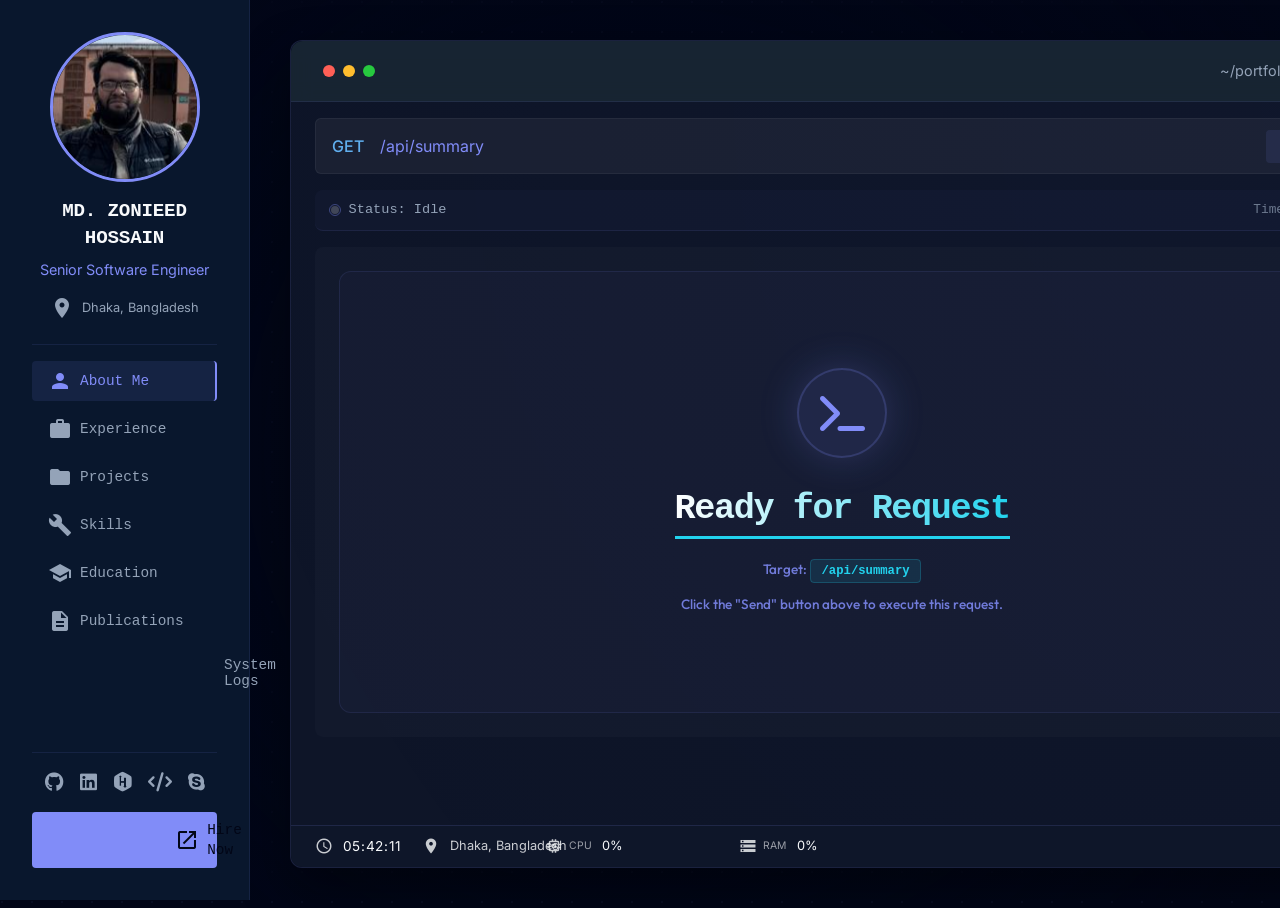
==== commit bf6c2fcb: "Senior Backend Architect sync with resume and authentic logs" ====
--- a/templates/index.html
+++ b/templates/index.html
@@ -4,20 +4,20 @@
 <head>
     <meta charset="UTF-8">
     <meta name="viewport" content="width=device-width, initial-scale=1.0">
-    <title>MD. ZONIEED HOSSAIN | Senior Software Engineer</title>
+    <title>Md. Zonieed Hossain | Senior Backend Architect | Distributed Systems Lead</title>
 
     <!-- SEO Meta Tags -->
     <meta name="description"
-        content="Senior Backend Engineer with 6+ years building enterprise ERP, logistics and EdTech platforms. Specialized in Golang, event-driven systems, microservices, Kafka, gRPC and DDD.">
+        content="Senior Backend Architect with 7+ years expertise in Golang distributed systems, gRPC, Kafka, and high-concurrency orchestration (50k+ users). Lead of GonoERP and Shikho core infrastructure.">
     <meta name="keywords"
-        content="Golang Developer, Backend Engineer, Microservices Architecture, Kafka, gRPC, PostgreSQL, Docker, Kubernetes, Event-Driven Systems, DDD, Enterprise Software, ERP Development, EdTech, Logistics Systems, Senior Software Engineer, Bangladesh, Dhaka">
-    <meta name="author" content="MD. ZONIEED HOSSAIN">
+        content="Senior Backend Engineer, Backend Architect, Golang, gRPC, Kafka, Distributed Systems, Microservices, NATS Jetstream, ERP, Logistics, EdTech, SRE, K8s, Terraform">
+    <meta name="author" content="Md. Zonieed Hossain">
     <meta name="robots" content="index, follow">
 
     <!-- Open Graph Meta Tags -->
-    <meta property="og:title" content="MD. ZONIEED HOSSAIN | Senior Golang Backend Engineer">
+    <meta property="og:title" content="Md. Zonieed Hossain | Senior Backend Architect">
     <meta property="og:description"
-        content="Senior Backend Engineer specializing in Golang, microservices, and event-driven systems with 6+ years of experience.">
+        content="Senior Backend Architect specializing in Golang, gRPC, and Kafka distributed systems.">
     <meta property="og:type" content="website">
     <meta property="og:url" content="https://yourwebsite.com">
     <meta property="og:image" content="https://yourwebsite.com/static/image/profile.jpg">
@@ -75,14 +75,18 @@
                     <span class="material-icons">build</span>
                     Skills
                 </button>
-                <button class="nav-item" data-path="/api/education" data-title="Education">
-                    <span class="material-icons">school</span>
-                    Education
-                </button>
-                <button class="nav-item" data-path="/api/publications" data-title="Publications">
-                    <span class="material-icons">description</span>
-                    Publications
-                </button>
+                    <button class="nav-item" data-path="/api/education" data-title="Education">
+                        <span class="material-icons">school</span>
+                        Education
+                    </button>
+                    <button class="nav-item" data-path="/api/publications" data-title="Publications">
+                        <span class="material-icons">description</span>
+                        Publications
+                    </button>
+                    <button class="nav-item" data-path="/api/logs" data-title="System Logs">
+                        <span class="material-icons">article</span>
+                        System Logs
+                    </button>
             </nav>
 
             <!-- Bottom Actions -->
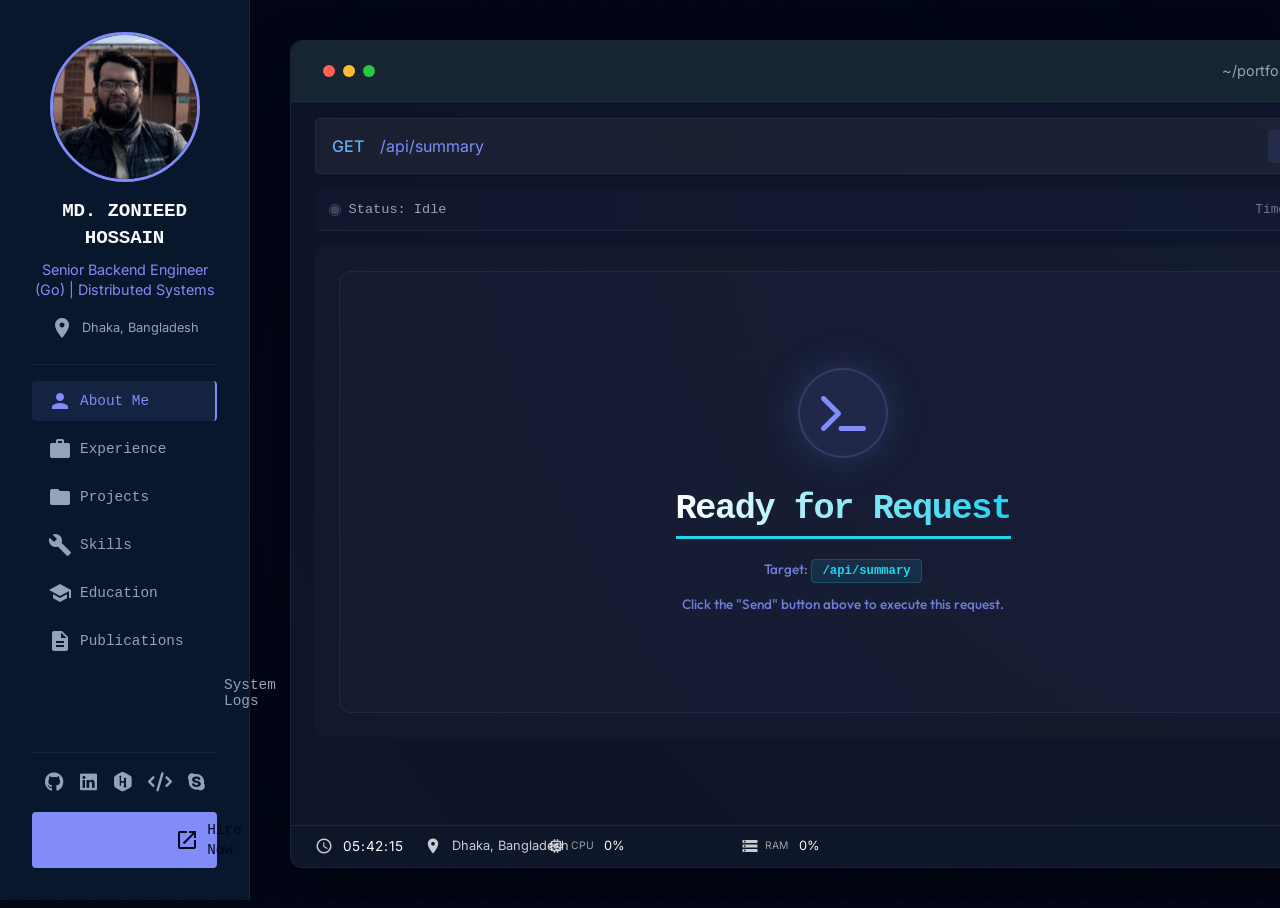
==== commit 5806ca88: "feat: update portfolio content from CONTENT.md and enrich with company URLs" ====
--- a/templates/index.html
+++ b/templates/index.html
@@ -4,29 +4,29 @@
 <head>
     <meta charset="UTF-8">
     <meta name="viewport" content="width=device-width, initial-scale=1.0">
-    <title>Md. Zonieed Hossain | Senior Backend Architect | Distributed Systems Lead</title>
+    <title>Md. Zonieed Hossain | Senior Backend Engineer (Go) | Distributed Systems Lead</title>
 
     <!-- SEO Meta Tags -->
     <meta name="description"
-        content="Senior Backend Architect with 7+ years expertise in Golang distributed systems, gRPC, Kafka, and high-concurrency orchestration (50k+ users). Lead of GonoERP and Shikho core infrastructure.">
+        content="Senior Backend Engineer with 7+ years building Go-based distributed systems and event-driven microservices across ERP, EdTech and logistics domains. Specialized in consistency-critical systems.">
     <meta name="keywords"
         content="Senior Backend Engineer, Backend Architect, Golang, gRPC, Kafka, Distributed Systems, Microservices, NATS Jetstream, ERP, Logistics, EdTech, SRE, K8s, Terraform">
     <meta name="author" content="Md. Zonieed Hossain">
     <meta name="robots" content="index, follow">
 
     <!-- Open Graph Meta Tags -->
-    <meta property="og:title" content="Md. Zonieed Hossain | Senior Backend Architect">
+    <meta property="og:title" content="Md. Zonieed Hossain | Senior Backend Engineer (Go)">
     <meta property="og:description"
-        content="Senior Backend Architect specializing in Golang, gRPC, and Kafka distributed systems.">
+        content="Senior Backend Engineer with 7+ years building Go-based distributed systems and event-driven microservices across ERP, EdTech and logistics domains.">
     <meta property="og:type" content="website">
     <meta property="og:url" content="https://yourwebsite.com">
     <meta property="og:image" content="https://yourwebsite.com/static/image/profile.jpg">
 
     <!-- Twitter Card Meta Tags -->
     <meta name="twitter:card" content="summary_large_image">
-    <meta name="twitter:title" content="MD. ZONIEED HOSSAIN | Senior Golang Backend Engineer">
+    <meta name="twitter:title" content="Md. Zonieed Hossain | Senior Backend Engineer (Go)">
     <meta name="twitter:description"
-        content="Senior Backend Engineer specializing in Golang, microservices, and event-driven systems.">
+        content="Senior Backend Engineer specializing in Go, distributed systems, and event-driven microservices.">
     <meta name="twitter:image" content="https://yourwebsite.com/static/image/profile.jpg">
 
     <link rel="stylesheet" href="/static/css/style.css">
@@ -49,7 +49,7 @@
                 </div>
                 <div class="profile-info">
                     <h1>MD. ZONIEED HOSSAIN</h1>
-                    <p>Senior Software Engineer</p>
+                    <p>Senior Backend Engineer (Go) | Distributed Systems</p>
                     <div class="profile-location">
                         <span class="material-icons">location_on</span>
                         Dhaka, Bangladesh
@@ -239,9 +239,9 @@
 {
   "@context": "https://schema.org",
   "@type": "Person",
-  "name": "MD. ZONIEED HOSSAIN",
-  "jobTitle": "Senior Software Engineer",
-  "description": "Senior Backend Engineer with 6+ years building enterprise ERP, logistics and EdTech platforms. Specialized in Golang, event-driven systems and microservices.",
+  "name": "Md. Zonieed Hossain",
+  "jobTitle": "Senior Backend Engineer (Go)",
+  "description": "Senior Backend Engineer with 7+ years building Go-based distributed systems and event-driven microservices across ERP, EdTech and logistics domains. Specialized in consistency-critical systems: inventory correctness, idempotent event processing and multi-tenant isolation.",
   "url": "https://yourwebsite.com",
   "email": "zonieed.uap@gmail.com",
   "telephone": "+880-1903674769",
